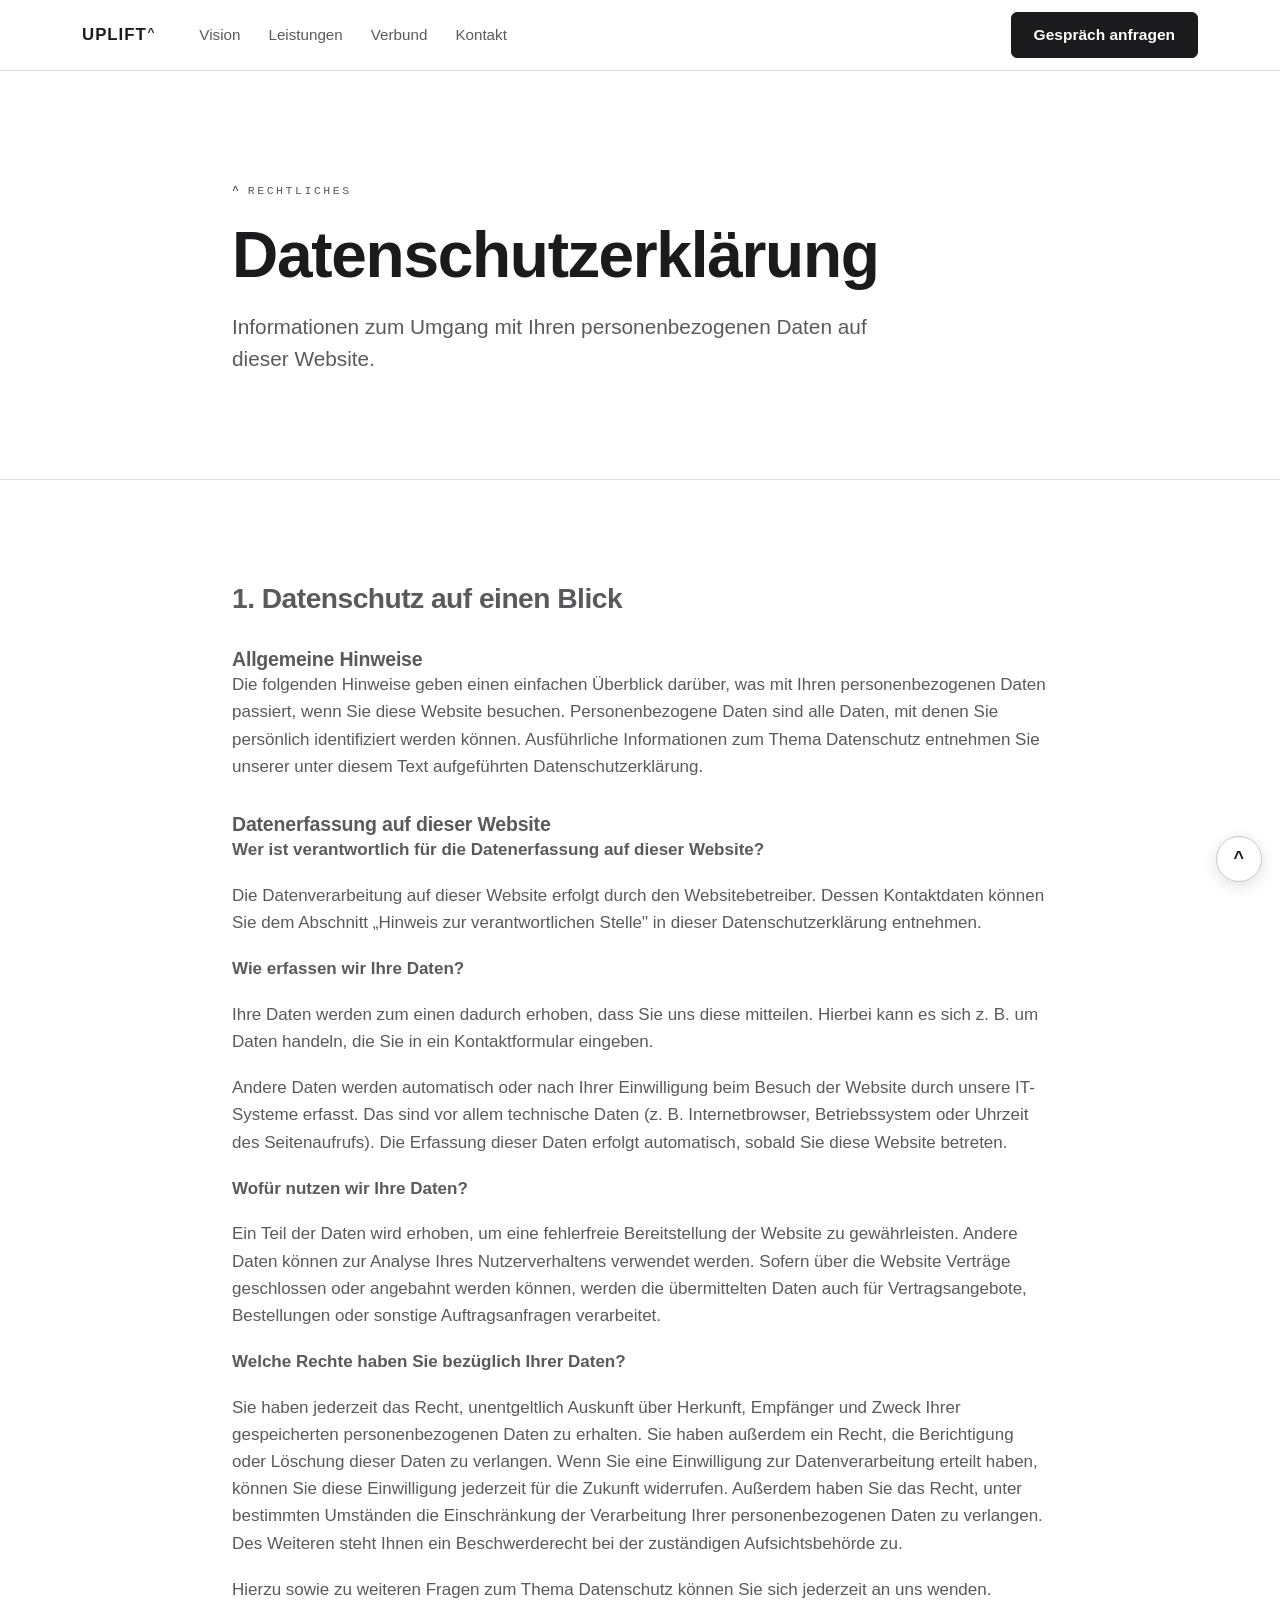
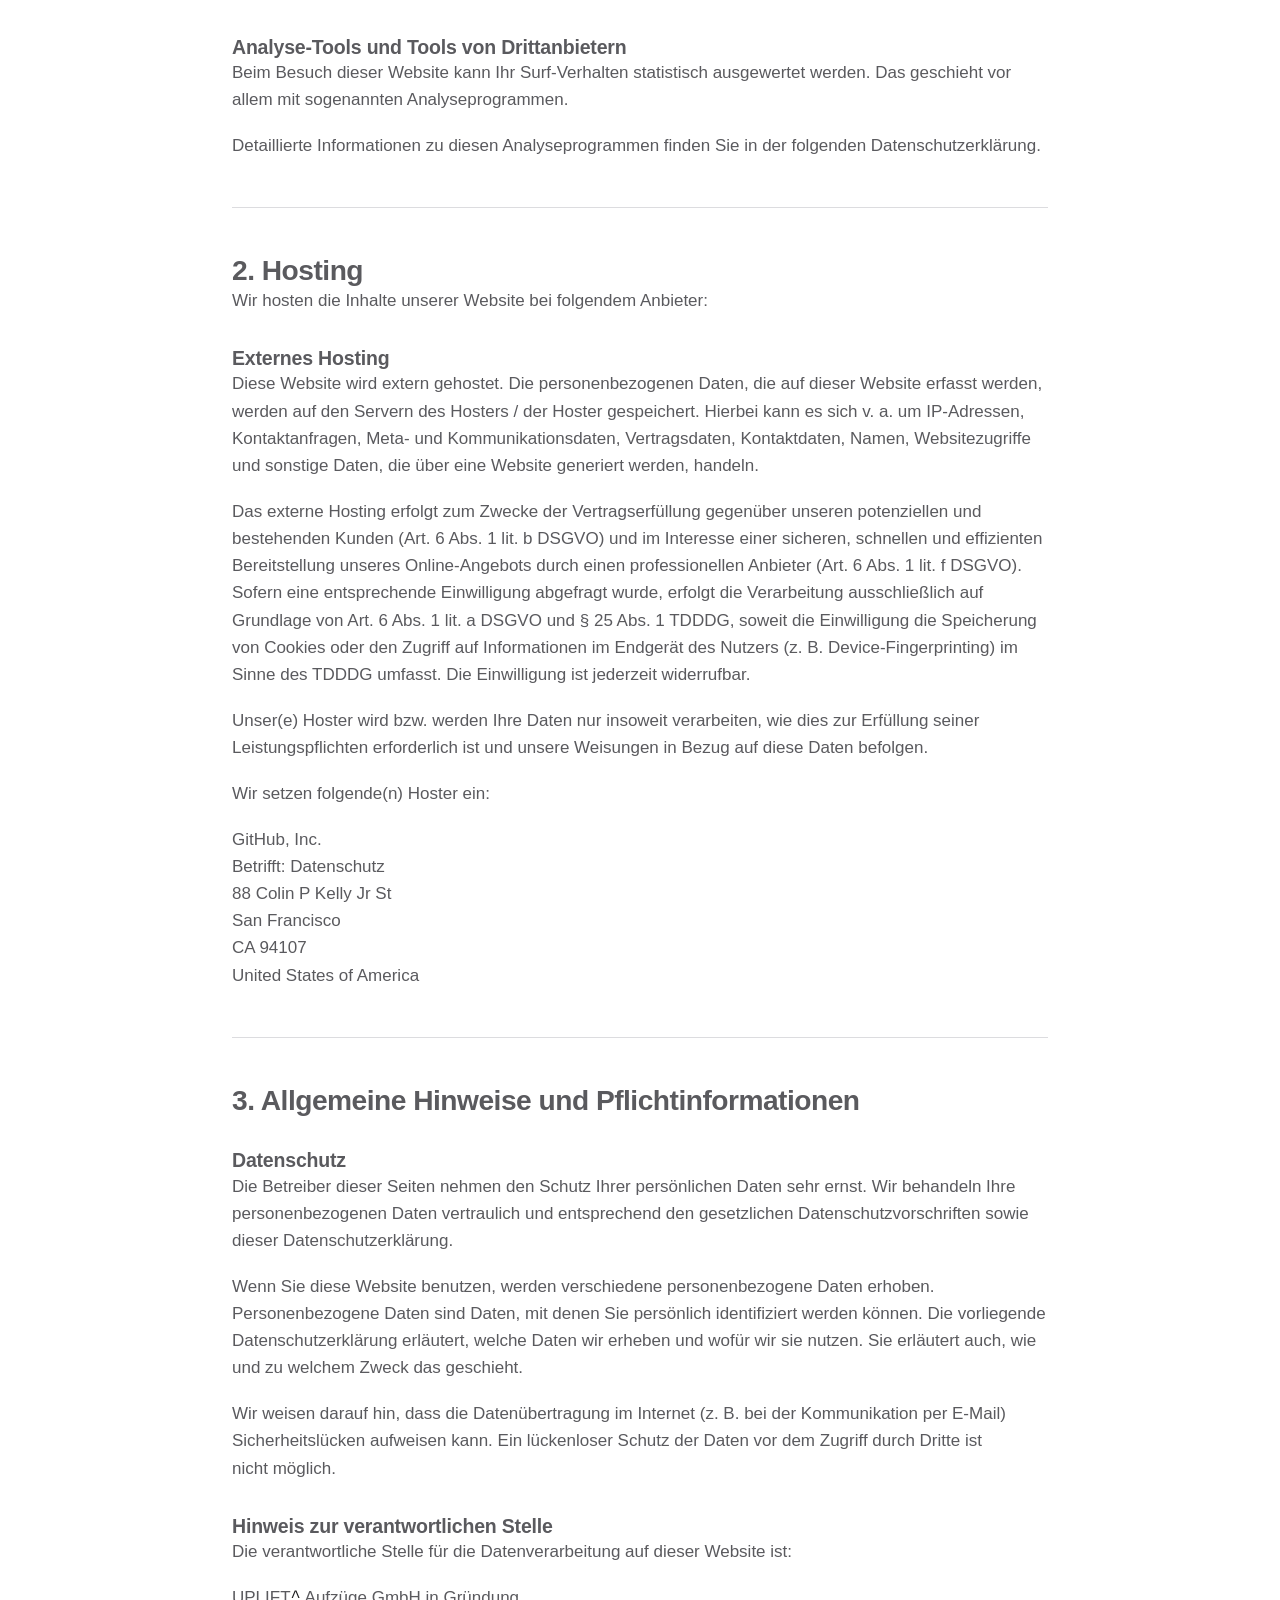
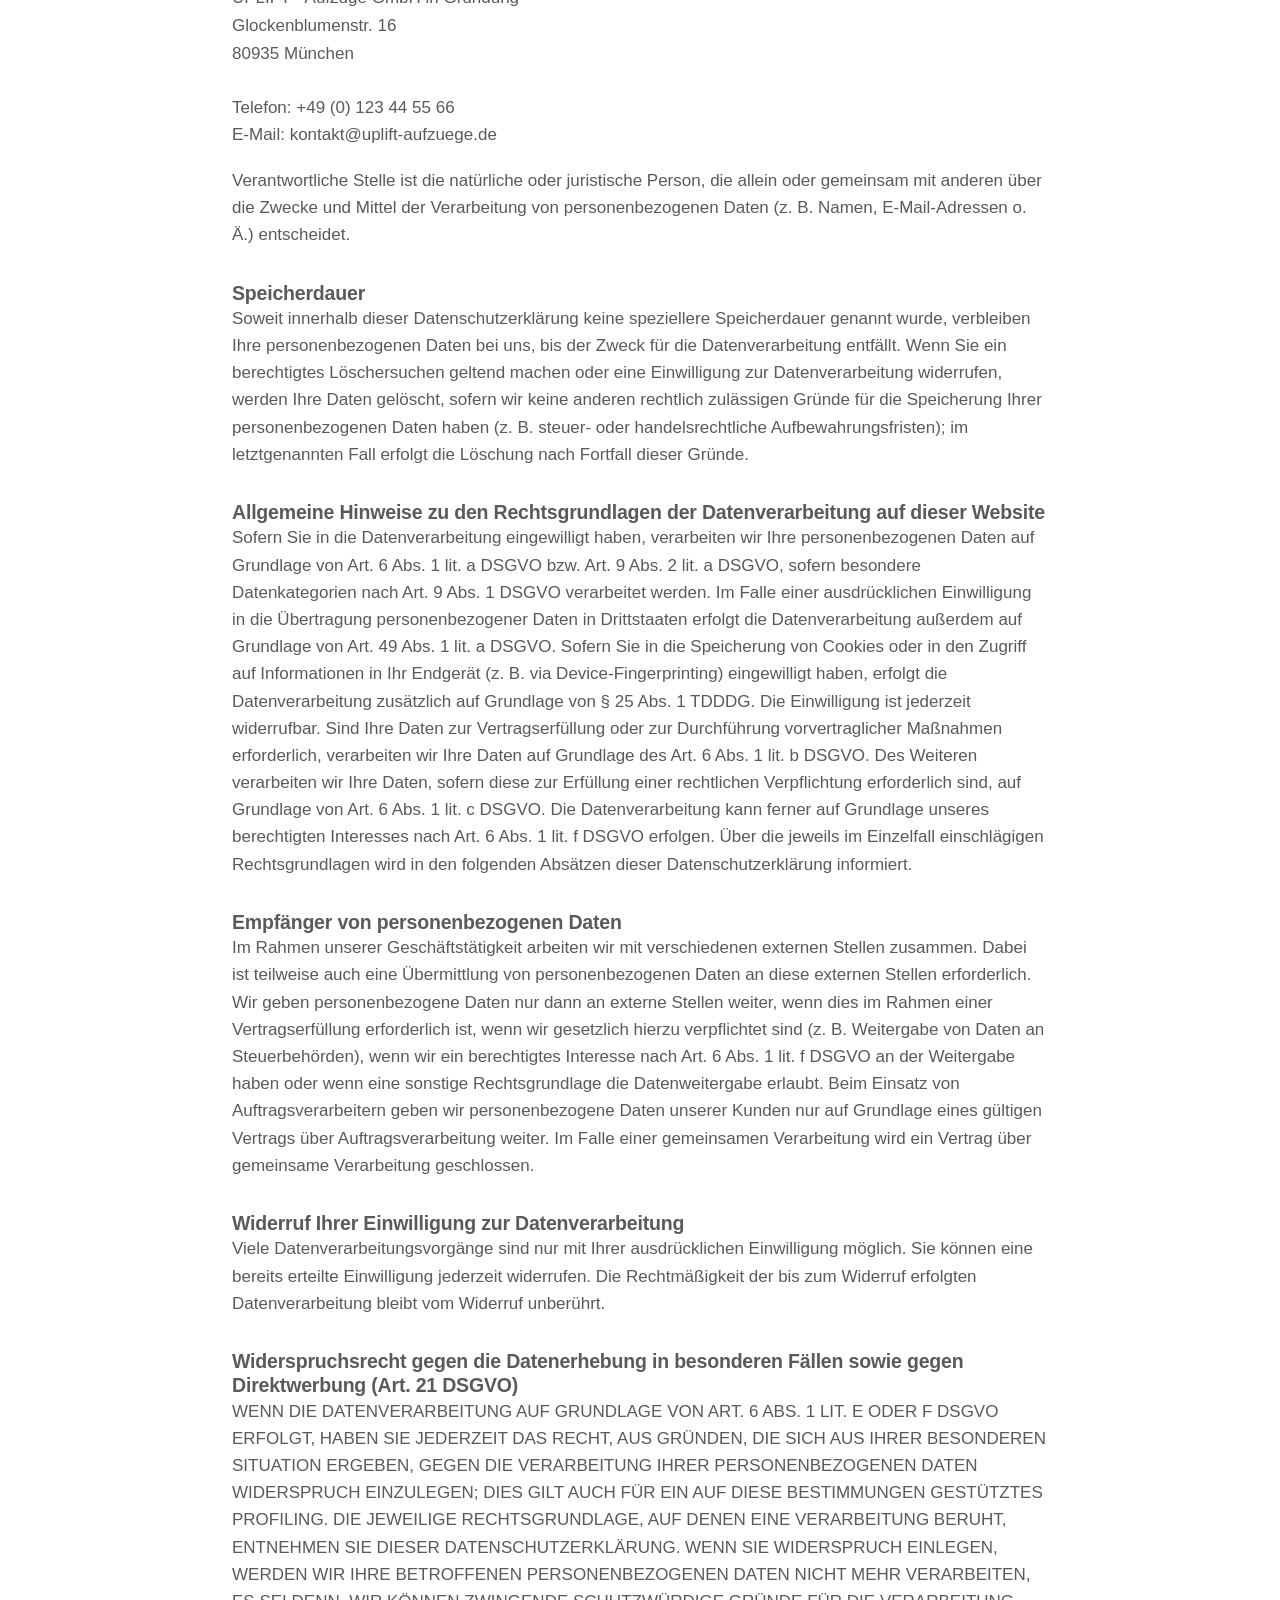
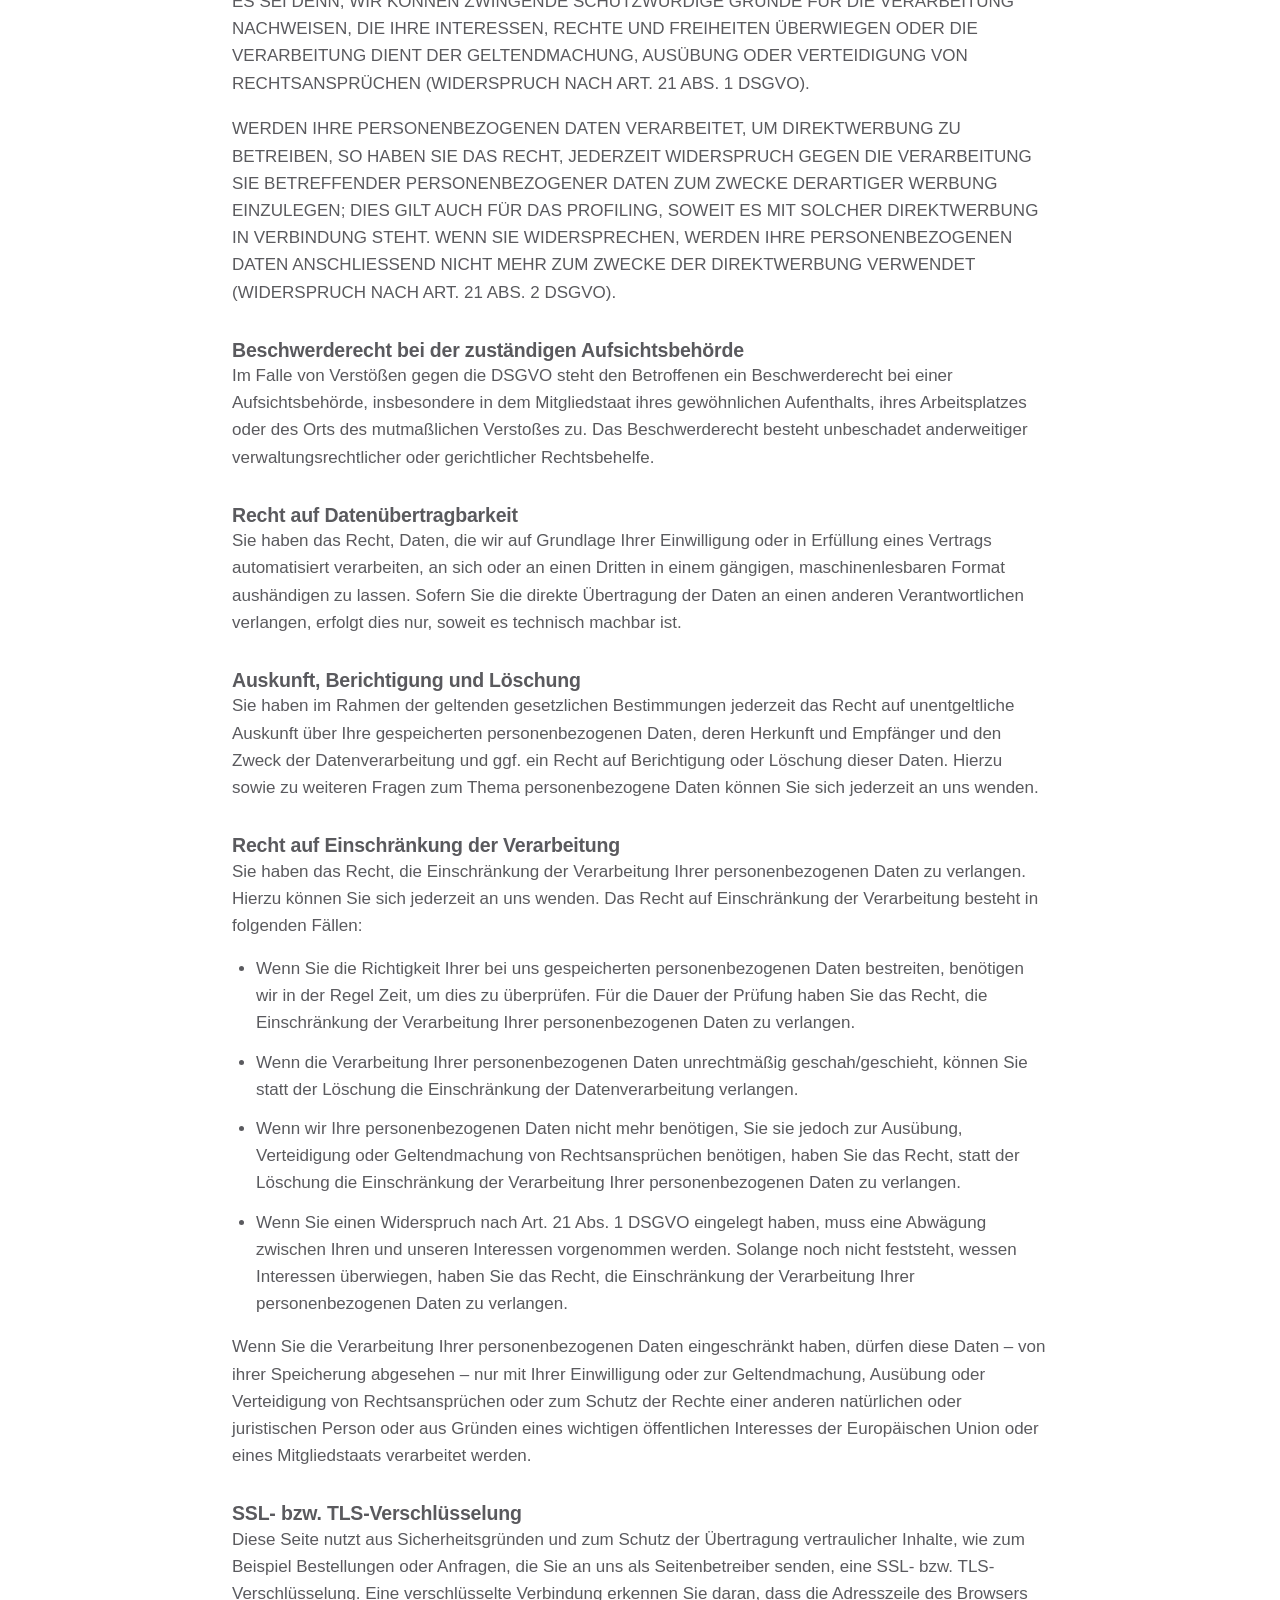
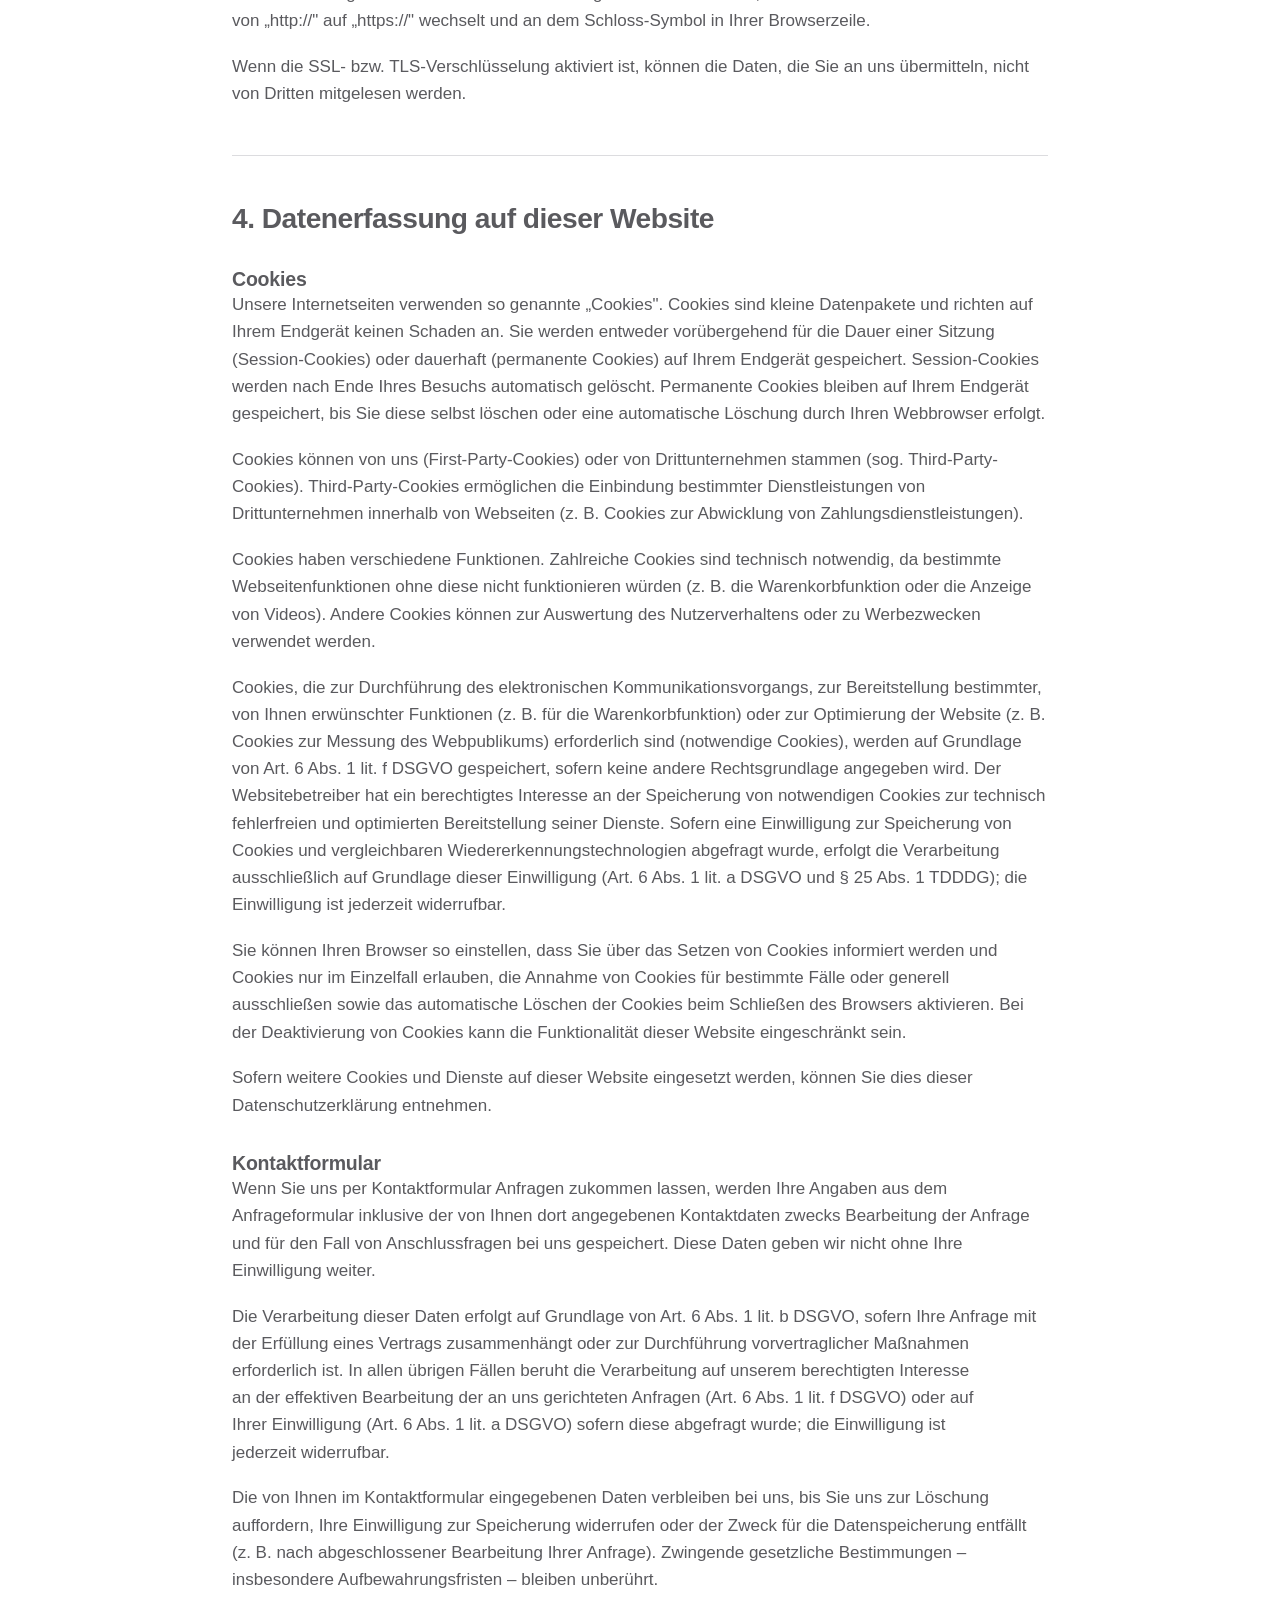
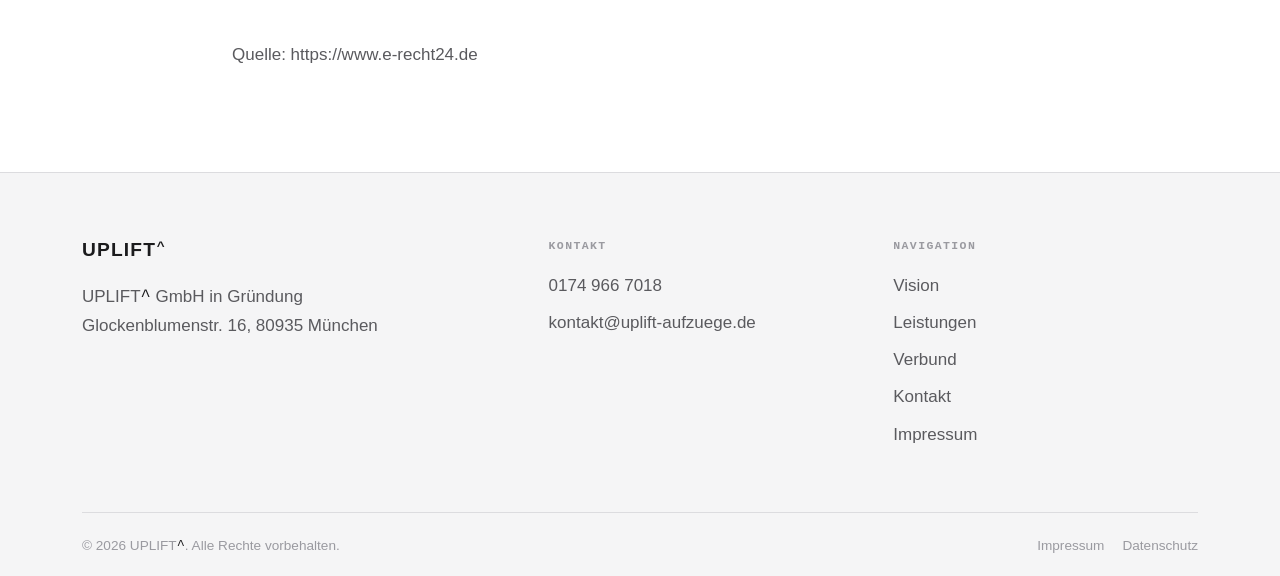
==== datenschutz.html @ e6412102 "First commit" ====
<!DOCTYPE html>
<html lang="de">
<head>
  <meta charset="UTF-8" />
  <meta name="viewport" content="width=device-width, initial-scale=1.0" />
  <title>UPLIFT^ Aufzüge · Datenschutz</title>
  <link rel="icon" href="data:image/svg+xml,<svg xmlns='http://www.w3.org/2000/svg' viewBox='0 0 100 100'><text y='.9em' font-size='90'>🛗</text></svg>" />
  <link rel="stylesheet" href="styles.css" />
  <script>
    (function () {
      try {
        var t = JSON.parse(localStorage.getItem("uplift-tweaks") || "{}");
        var r = document.documentElement;
        if (t.accent && t.accent !== "none") r.setAttribute("data-accent", t.accent);
        if (t.char && t.char !== "grotesk")  r.setAttribute("data-char", t.char);
        if (t.theme && t.theme !== "light")  r.setAttribute("data-theme", t.theme);
        if (t.density) r.setAttribute("data-density", t.density);
        if (t.wire)    r.setAttribute("data-wire", t.wire);
        if (t.radius != null) r.style.setProperty("--radius", t.radius + "px");
      } catch (e) {}
    })();
  </script>
</head>
<body>

  <!-- ============ NAVIGATION ============ -->
  <header class="nav">
    <div class="container nav__inner">
      <a href="index.html" class="wm" aria-label="UPLIFT, zur Startseite">UPLIFT<span class="caret">^</span></a>
      <nav class="nav__links">
        <a href="index.html#vision">Vision</a>
        <a href="index.html#leistungen">Leistungen</a>
        <a href="index.html#verbund">Verbund</a>
        <a href="gespraech.html">Kontakt</a>
      </nav>
      <div class="nav__cta">
        <a href="gespraech.html" class="btn">Gespräch anfragen</a>
      </div>
    </div>
  </header>

  <main data-screen-label="Datenschutzerklärung">

    <!-- ============ HEADER ============ -->
    <section class="section" data-screen-label="Header">
      <div class="container" style="max-width: 880px;">
        <p class="eyebrow"><span class="caret-mark">^</span> Rechtliches</p>
        <h1 class="h1">Datenschutz&shy;erklärung</h1>
        <p class="lead" style="margin-top:22px; max-width: 640px;">Informationen zum Umgang mit Ihren personenbezogenen Daten auf dieser Website.</p>
      </div>
    </section>

    <hr class="divider" />

    <!-- ============ INHALT ============ -->
    <section class="section" data-screen-label="Datenschutz Inhalt">
      <div class="container" style="max-width: 880px;">
        <div class="prose">

          <!-- 1 -->
          <h2 class="h2" style="font-size: clamp(1.4rem, 2.2vw, 1.9rem);">1. Datenschutz auf einen Blick</h2>

          <h3 class="h3" style="margin-top: 32px;">Allgemeine Hinweise</h3>
          <p>Die folgenden Hinweise geben einen einfachen Überblick darüber, was mit Ihren personenbezogenen Daten passiert, wenn Sie diese Website besuchen. Personenbezogene Daten sind alle Daten, mit denen Sie persönlich identifiziert werden können. Ausführliche Informationen zum Thema Datenschutz entnehmen Sie unserer unter diesem Text aufgeführten Datenschutzerklärung.</p>

          <h3 class="h3" style="margin-top: 32px;">Datenerfassung auf dieser Website</h3>

          <p><strong>Wer ist verantwortlich für die Datenerfassung auf dieser Website?</strong></p>
          <p>Die Datenverarbeitung auf dieser Website erfolgt durch den Websitebetreiber. Dessen Kontaktdaten können Sie dem Abschnitt „Hinweis zur verantwortlichen Stelle" in dieser Datenschutzerklärung entnehmen.</p>

          <p><strong>Wie erfassen wir Ihre Daten?</strong></p>
          <p>Ihre Daten werden zum einen dadurch erhoben, dass Sie uns diese mitteilen. Hierbei kann es sich z. B. um Daten handeln, die Sie in ein Kontaktformular eingeben.</p>
          <p>Andere Daten werden automatisch oder nach Ihrer Einwilligung beim Besuch der Website durch unsere IT-Systeme erfasst. Das sind vor allem technische Daten (z. B. Internetbrowser, Betriebssystem oder Uhrzeit des Seitenaufrufs). Die Erfassung dieser Daten erfolgt automatisch, sobald Sie diese Website betreten.</p>

          <p><strong>Wofür nutzen wir Ihre Daten?</strong></p>
          <p>Ein Teil der Daten wird erhoben, um eine fehlerfreie Bereitstellung der Website zu gewährleisten. Andere Daten können zur Analyse Ihres Nutzerverhaltens verwendet werden. Sofern über die Website Verträge geschlossen oder angebahnt werden können, werden die übermittelten Daten auch für Vertragsangebote, Bestellungen oder sonstige Auftragsanfragen verarbeitet.</p>

          <p><strong>Welche Rechte haben Sie bezüglich Ihrer Daten?</strong></p>
          <p>Sie haben jederzeit das Recht, unentgeltlich Auskunft über Herkunft, Empfänger und Zweck Ihrer gespeicherten personenbezogenen Daten zu erhalten. Sie haben außerdem ein Recht, die Berichtigung oder Löschung dieser Daten zu verlangen. Wenn Sie eine Einwilligung zur Datenverarbeitung erteilt haben, können Sie diese Einwilligung jederzeit für die Zukunft widerrufen. Außerdem haben Sie das Recht, unter bestimmten Umständen die Einschränkung der Verarbeitung Ihrer personenbezogenen Daten zu verlangen. Des Weiteren steht Ihnen ein Beschwerderecht bei der zuständigen Aufsichtsbehörde zu.</p>
          <p>Hierzu sowie zu weiteren Fragen zum Thema Datenschutz können Sie sich jederzeit an uns wenden.</p>

          <h3 class="h3" style="margin-top: 32px;">Analyse-Tools und Tools von Drittanbietern</h3>
          <p>Beim Besuch dieser Website kann Ihr Surf-Verhalten statistisch ausgewertet werden. Das geschieht vor allem mit sogenannten Analyseprogrammen.</p>
          <p>Detaillierte Informationen zu diesen Analyseprogrammen finden Sie in der folgenden Datenschutzerklärung.</p>

          <hr class="divider" style="margin: 48px 0;" />

          <!-- 2 -->
          <h2 class="h2" style="font-size: clamp(1.4rem, 2.2vw, 1.9rem);">2. Hosting</h2>
          <p>Wir hosten die Inhalte unserer Website bei folgendem Anbieter:</p>

          <h3 class="h3" style="margin-top: 32px;">Externes Hosting</h3>
          <p>Diese Website wird extern gehostet. Die personenbezogenen Daten, die auf dieser Website erfasst werden, werden auf den Servern des Hosters / der Hoster gespeichert. Hierbei kann es sich v. a. um IP-Adressen, Kontaktanfragen, Meta- und Kommunikationsdaten, Vertragsdaten, Kontaktdaten, Namen, Websitezugriffe und sonstige Daten, die über eine Website generiert werden, handeln.</p>
          <p>Das externe Hosting erfolgt zum Zwecke der Vertragserfüllung gegenüber unseren potenziellen und bestehenden Kunden (Art. 6 Abs. 1 lit. b DSGVO) und im Interesse einer sicheren, schnellen und effizienten Bereitstellung unseres Online-Angebots durch einen professionellen Anbieter (Art. 6 Abs. 1 lit. f DSGVO). Sofern eine entsprechende Einwilligung abgefragt wurde, erfolgt die Verarbeitung ausschließlich auf Grundlage von Art. 6 Abs. 1 lit. a DSGVO und § 25 Abs. 1 TDDDG, soweit die Einwilligung die Speicherung von Cookies oder den Zugriff auf Informationen im Endgerät des Nutzers (z. B. Device-Fingerprinting) im Sinne des TDDDG umfasst. Die Einwilligung ist jederzeit widerrufbar.</p>
          <p>Unser(e) Hoster wird bzw. werden Ihre Daten nur insoweit verarbeiten, wie dies zur Erfüllung seiner Leistungspflichten erforderlich ist und unsere Weisungen in Bezug auf diese Daten befolgen.</p>
          <p>Wir setzen folgende(n) Hoster ein:</p>
          <p>
            GitHub, Inc.<br />
            Betrifft: Datenschutz<br />
            88 Colin P Kelly Jr St<br />
            San Francisco<br />
            CA 94107<br />
            United States of America
          </p>

          <hr class="divider" style="margin: 48px 0;" />

          <!-- 3 -->
          <h2 class="h2" style="font-size: clamp(1.4rem, 2.2vw, 1.9rem);">3. Allgemeine Hinweise und Pflichtinformationen</h2>

          <h3 class="h3" style="margin-top: 32px;">Datenschutz</h3>
          <p>Die Betreiber dieser Seiten nehmen den Schutz Ihrer persönlichen Daten sehr ernst. Wir behandeln Ihre personenbezogenen Daten vertraulich und entsprechend den gesetzlichen Datenschutzvorschriften sowie dieser Datenschutzerklärung.</p>
          <p>Wenn Sie diese Website benutzen, werden verschiedene personenbezogene Daten erhoben. Personenbezogene Daten sind Daten, mit denen Sie persönlich identifiziert werden können. Die vorliegende Datenschutzerklärung erläutert, welche Daten wir erheben und wofür wir sie nutzen. Sie erläutert auch, wie und zu welchem Zweck das geschieht.</p>
          <p>Wir weisen darauf hin, dass die Datenübertragung im Internet (z. B. bei der Kommunikation per E-Mail) Sicherheitslücken aufweisen kann. Ein lückenloser Schutz der Daten vor dem Zugriff durch Dritte ist nicht möglich.</p>

          <h3 class="h3" style="margin-top: 32px;">Hinweis zur verantwortlichen Stelle</h3>
          <p>Die verantwortliche Stelle für die Datenverarbeitung auf dieser Website ist:</p>
          <p>
            UPLIFT<span class="caret-mark">^</span> Aufzüge GmbH in Gründung<br />
            Glockenblumenstr. 16<br />
            80935 München<br />
            <br />
            Telefon: +49 (0) 123 44 55 66<br />
            E-Mail: <a href="mailto:kontakt@uplift-aufzuege.de">kontakt@uplift-aufzuege.de</a>
          </p>
          <p>Verantwortliche Stelle ist die natürliche oder juristische Person, die allein oder gemeinsam mit anderen über die Zwecke und Mittel der Verarbeitung von personenbezogenen Daten (z. B. Namen, E-Mail-Adressen o. Ä.) entscheidet.</p>

          <h3 class="h3" style="margin-top: 32px;">Speicherdauer</h3>
          <p>Soweit innerhalb dieser Datenschutzerklärung keine speziellere Speicherdauer genannt wurde, verbleiben Ihre personenbezogenen Daten bei uns, bis der Zweck für die Datenverarbeitung entfällt. Wenn Sie ein berechtigtes Löschersuchen geltend machen oder eine Einwilligung zur Datenverarbeitung widerrufen, werden Ihre Daten gelöscht, sofern wir keine anderen rechtlich zulässigen Gründe für die Speicherung Ihrer personenbezogenen Daten haben (z. B. steuer- oder handelsrechtliche Aufbewahrungsfristen); im letztgenannten Fall erfolgt die Löschung nach Fortfall dieser Gründe.</p>

          <h3 class="h3" style="margin-top: 32px;">Allgemeine Hinweise zu den Rechtsgrundlagen der Datenverarbeitung auf dieser Website</h3>
          <p>Sofern Sie in die Datenverarbeitung eingewilligt haben, verarbeiten wir Ihre personenbezogenen Daten auf Grundlage von Art. 6 Abs. 1 lit. a DSGVO bzw. Art. 9 Abs. 2 lit. a DSGVO, sofern besondere Datenkategorien nach Art. 9 Abs. 1 DSGVO verarbeitet werden. Im Falle einer ausdrücklichen Einwilligung in die Übertragung personenbezogener Daten in Drittstaaten erfolgt die Datenverarbeitung außerdem auf Grundlage von Art. 49 Abs. 1 lit. a DSGVO. Sofern Sie in die Speicherung von Cookies oder in den Zugriff auf Informationen in Ihr Endgerät (z. B. via Device-Fingerprinting) eingewilligt haben, erfolgt die Datenverarbeitung zusätzlich auf Grundlage von § 25 Abs. 1 TDDDG. Die Einwilligung ist jederzeit widerrufbar. Sind Ihre Daten zur Vertragserfüllung oder zur Durchführung vorvertraglicher Maßnahmen erforderlich, verarbeiten wir Ihre Daten auf Grundlage des Art. 6 Abs. 1 lit. b DSGVO. Des Weiteren verarbeiten wir Ihre Daten, sofern diese zur Erfüllung einer rechtlichen Verpflichtung erforderlich sind, auf Grundlage von Art. 6 Abs. 1 lit. c DSGVO. Die Datenverarbeitung kann ferner auf Grundlage unseres berechtigten Interesses nach Art. 6 Abs. 1 lit. f DSGVO erfolgen. Über die jeweils im Einzelfall einschlägigen Rechtsgrundlagen wird in den folgenden Absätzen dieser Datenschutzerklärung informiert.</p>

          <h3 class="h3" style="margin-top: 32px;">Empfänger von personenbezogenen Daten</h3>
          <p>Im Rahmen unserer Geschäftstätigkeit arbeiten wir mit verschiedenen externen Stellen zusammen. Dabei ist teilweise auch eine Übermittlung von personenbezogenen Daten an diese externen Stellen erforderlich. Wir geben personenbezogene Daten nur dann an externe Stellen weiter, wenn dies im Rahmen einer Vertragserfüllung erforderlich ist, wenn wir gesetzlich hierzu verpflichtet sind (z. B. Weitergabe von Daten an Steuerbehörden), wenn wir ein berechtigtes Interesse nach Art. 6 Abs. 1 lit. f DSGVO an der Weitergabe haben oder wenn eine sonstige Rechtsgrundlage die Datenweitergabe erlaubt. Beim Einsatz von Auftragsverarbeitern geben wir personenbezogene Daten unserer Kunden nur auf Grundlage eines gültigen Vertrags über Auftragsverarbeitung weiter. Im Falle einer gemeinsamen Verarbeitung wird ein Vertrag über gemeinsame Verarbeitung geschlossen.</p>

          <h3 class="h3" style="margin-top: 32px;">Widerruf Ihrer Einwilligung zur Datenverarbeitung</h3>
          <p>Viele Datenverarbeitungsvorgänge sind nur mit Ihrer ausdrücklichen Einwilligung möglich. Sie können eine bereits erteilte Einwilligung jederzeit widerrufen. Die Rechtmäßigkeit der bis zum Widerruf erfolgten Datenverarbeitung bleibt vom Widerruf unberührt.</p>

          <h3 class="h3" style="margin-top: 32px;">Widerspruchsrecht gegen die Datenerhebung in besonderen Fällen sowie gegen Direktwerbung (Art. 21 DSGVO)</h3>
          <p>WENN DIE DATENVERARBEITUNG AUF GRUNDLAGE VON ART. 6 ABS. 1 LIT. E ODER F DSGVO ERFOLGT, HABEN SIE JEDERZEIT DAS RECHT, AUS GRÜNDEN, DIE SICH AUS IHRER BESONDEREN SITUATION ERGEBEN, GEGEN DIE VERARBEITUNG IHRER PERSONENBEZOGENEN DATEN WIDERSPRUCH EINZULEGEN; DIES GILT AUCH FÜR EIN AUF DIESE BESTIMMUNGEN GESTÜTZTES PROFILING. DIE JEWEILIGE RECHTSGRUNDLAGE, AUF DENEN EINE VERARBEITUNG BERUHT, ENTNEHMEN SIE DIESER DATENSCHUTZERKLÄRUNG. WENN SIE WIDERSPRUCH EINLEGEN, WERDEN WIR IHRE BETROFFENEN PERSONENBEZOGENEN DATEN NICHT MEHR VERARBEITEN, ES SEI DENN, WIR KÖNNEN ZWINGENDE SCHUTZWÜRDIGE GRÜNDE FÜR DIE VERARBEITUNG NACHWEISEN, DIE IHRE INTERESSEN, RECHTE UND FREIHEITEN ÜBERWIEGEN ODER DIE VERARBEITUNG DIENT DER GELTENDMACHUNG, AUSÜBUNG ODER VERTEIDIGUNG VON RECHTSANSPRÜCHEN (WIDERSPRUCH NACH ART. 21 ABS. 1 DSGVO).</p>
          <p>WERDEN IHRE PERSONENBEZOGENEN DATEN VERARBEITET, UM DIREKTWERBUNG ZU BETREIBEN, SO HABEN SIE DAS RECHT, JEDERZEIT WIDERSPRUCH GEGEN DIE VERARBEITUNG SIE BETREFFENDER PERSONENBEZOGENER DATEN ZUM ZWECKE DERARTIGER WERBUNG EINZULEGEN; DIES GILT AUCH FÜR DAS PROFILING, SOWEIT ES MIT SOLCHER DIREKTWERBUNG IN VERBINDUNG STEHT. WENN SIE WIDERSPRECHEN, WERDEN IHRE PERSONENBEZOGENEN DATEN ANSCHLIESSEND NICHT MEHR ZUM ZWECKE DER DIREKTWERBUNG VERWENDET (WIDERSPRUCH NACH ART. 21 ABS. 2 DSGVO).</p>

          <h3 class="h3" style="margin-top: 32px;">Beschwerderecht bei der zuständigen Aufsichtsbehörde</h3>
          <p>Im Falle von Verstößen gegen die DSGVO steht den Betroffenen ein Beschwerderecht bei einer Aufsichtsbehörde, insbesondere in dem Mitgliedstaat ihres gewöhnlichen Aufenthalts, ihres Arbeitsplatzes oder des Orts des mutmaßlichen Verstoßes zu. Das Beschwerderecht besteht unbeschadet anderweitiger verwaltungsrechtlicher oder gerichtlicher Rechtsbehelfe.</p>

          <h3 class="h3" style="margin-top: 32px;">Recht auf Datenübertragbarkeit</h3>
          <p>Sie haben das Recht, Daten, die wir auf Grundlage Ihrer Einwilligung oder in Erfüllung eines Vertrags automatisiert verarbeiten, an sich oder an einen Dritten in einem gängigen, maschinenlesbaren Format aushändigen zu lassen. Sofern Sie die direkte Übertragung der Daten an einen anderen Verantwortlichen verlangen, erfolgt dies nur, soweit es technisch machbar ist.</p>

          <h3 class="h3" style="margin-top: 32px;">Auskunft, Berichtigung und Löschung</h3>
          <p>Sie haben im Rahmen der geltenden gesetzlichen Bestimmungen jederzeit das Recht auf unentgeltliche Auskunft über Ihre gespeicherten personenbezogenen Daten, deren Herkunft und Empfänger und den Zweck der Datenverarbeitung und ggf. ein Recht auf Berichtigung oder Löschung dieser Daten. Hierzu sowie zu weiteren Fragen zum Thema personenbezogene Daten können Sie sich jederzeit an uns wenden.</p>

          <h3 class="h3" style="margin-top: 32px;">Recht auf Einschränkung der Verarbeitung</h3>
          <p>Sie haben das Recht, die Einschränkung der Verarbeitung Ihrer personenbezogenen Daten zu verlangen. Hierzu können Sie sich jederzeit an uns wenden. Das Recht auf Einschränkung der Verarbeitung besteht in folgenden Fällen:</p>
          <ul style="margin: 16px 0; padding-left: 24px; display: flex; flex-direction: column; gap: 12px;">
            <li>Wenn Sie die Richtigkeit Ihrer bei uns gespeicherten personenbezogenen Daten bestreiten, benötigen wir in der Regel Zeit, um dies zu überprüfen. Für die Dauer der Prüfung haben Sie das Recht, die Einschränkung der Verarbeitung Ihrer personenbezogenen Daten zu verlangen.</li>
            <li>Wenn die Verarbeitung Ihrer personenbezogenen Daten unrechtmäßig geschah/geschieht, können Sie statt der Löschung die Einschränkung der Datenverarbeitung verlangen.</li>
            <li>Wenn wir Ihre personenbezogenen Daten nicht mehr benötigen, Sie sie jedoch zur Ausübung, Verteidigung oder Geltendmachung von Rechtsansprüchen benötigen, haben Sie das Recht, statt der Löschung die Einschränkung der Verarbeitung Ihrer personenbezogenen Daten zu verlangen.</li>
            <li>Wenn Sie einen Widerspruch nach Art. 21 Abs. 1 DSGVO eingelegt haben, muss eine Abwägung zwischen Ihren und unseren Interessen vorgenommen werden. Solange noch nicht feststeht, wessen Interessen überwiegen, haben Sie das Recht, die Einschränkung der Verarbeitung Ihrer personenbezogenen Daten zu verlangen.</li>
          </ul>
          <p>Wenn Sie die Verarbeitung Ihrer personenbezogenen Daten eingeschränkt haben, dürfen diese Daten – von ihrer Speicherung abgesehen – nur mit Ihrer Einwilligung oder zur Geltendmachung, Ausübung oder Verteidigung von Rechtsansprüchen oder zum Schutz der Rechte einer anderen natürlichen oder juristischen Person oder aus Gründen eines wichtigen öffentlichen Interesses der Europäischen Union oder eines Mitgliedstaats verarbeitet werden.</p>

          <h3 class="h3" style="margin-top: 32px;">SSL- bzw. TLS-Verschlüsselung</h3>
          <p>Diese Seite nutzt aus Sicherheitsgründen und zum Schutz der Übertragung vertraulicher Inhalte, wie zum Beispiel Bestellungen oder Anfragen, die Sie an uns als Seitenbetreiber senden, eine SSL- bzw. TLS-Verschlüsselung. Eine verschlüsselte Verbindung erkennen Sie daran, dass die Adresszeile des Browsers von „http://" auf „https://" wechselt und an dem Schloss-Symbol in Ihrer Browserzeile.</p>
          <p>Wenn die SSL- bzw. TLS-Verschlüsselung aktiviert ist, können die Daten, die Sie an uns übermitteln, nicht von Dritten mitgelesen werden.</p>

          <hr class="divider" style="margin: 48px 0;" />

          <!-- 4 -->
          <h2 class="h2" style="font-size: clamp(1.4rem, 2.2vw, 1.9rem);">4. Datenerfassung auf dieser Website</h2>

          <h3 class="h3" style="margin-top: 32px;">Cookies</h3>
          <p>Unsere Internetseiten verwenden so genannte „Cookies". Cookies sind kleine Datenpakete und richten auf Ihrem Endgerät keinen Schaden an. Sie werden entweder vorübergehend für die Dauer einer Sitzung (Session-Cookies) oder dauerhaft (permanente Cookies) auf Ihrem Endgerät gespeichert. Session-Cookies werden nach Ende Ihres Besuchs automatisch gelöscht. Permanente Cookies bleiben auf Ihrem Endgerät gespeichert, bis Sie diese selbst löschen oder eine automatische Löschung durch Ihren Webbrowser erfolgt.</p>
          <p>Cookies können von uns (First-Party-Cookies) oder von Drittunternehmen stammen (sog. Third-Party-Cookies). Third-Party-Cookies ermöglichen die Einbindung bestimmter Dienstleistungen von Drittunternehmen innerhalb von Webseiten (z. B. Cookies zur Abwicklung von Zahlungsdienstleistungen).</p>
          <p>Cookies haben verschiedene Funktionen. Zahlreiche Cookies sind technisch notwendig, da bestimmte Webseitenfunktionen ohne diese nicht funktionieren würden (z. B. die Warenkorbfunktion oder die Anzeige von Videos). Andere Cookies können zur Auswertung des Nutzerverhaltens oder zu Werbezwecken verwendet werden.</p>
          <p>Cookies, die zur Durchführung des elektronischen Kommunikationsvorgangs, zur Bereitstellung bestimmter, von Ihnen erwünschter Funktionen (z. B. für die Warenkorbfunktion) oder zur Optimierung der Website (z. B. Cookies zur Messung des Webpublikums) erforderlich sind (notwendige Cookies), werden auf Grundlage von Art. 6 Abs. 1 lit. f DSGVO gespeichert, sofern keine andere Rechtsgrundlage angegeben wird. Der Websitebetreiber hat ein berechtigtes Interesse an der Speicherung von notwendigen Cookies zur technisch fehlerfreien und optimierten Bereitstellung seiner Dienste. Sofern eine Einwilligung zur Speicherung von Cookies und vergleichbaren Wiedererkennungstechnologien abgefragt wurde, erfolgt die Verarbeitung ausschließlich auf Grundlage dieser Einwilligung (Art. 6 Abs. 1 lit. a DSGVO und § 25 Abs. 1 TDDDG); die Einwilligung ist jederzeit widerrufbar.</p>
          <p>Sie können Ihren Browser so einstellen, dass Sie über das Setzen von Cookies informiert werden und Cookies nur im Einzelfall erlauben, die Annahme von Cookies für bestimmte Fälle oder generell ausschließen sowie das automatische Löschen der Cookies beim Schließen des Browsers aktivieren. Bei der Deaktivierung von Cookies kann die Funktionalität dieser Website eingeschränkt sein.</p>
          <p>Sofern weitere Cookies und Dienste auf dieser Website eingesetzt werden, können Sie dies dieser Datenschutzerklärung entnehmen.</p>

          <h3 class="h3" style="margin-top: 32px;">Kontaktformular</h3>
          <p>Wenn Sie uns per Kontaktformular Anfragen zukommen lassen, werden Ihre Angaben aus dem Anfrageformular inklusive der von Ihnen dort angegebenen Kontaktdaten zwecks Bearbeitung der Anfrage und für den Fall von Anschlussfragen bei uns gespeichert. Diese Daten geben wir nicht ohne Ihre Einwilligung weiter.</p>
          <p>Die Verarbeitung dieser Daten erfolgt auf Grundlage von Art. 6 Abs. 1 lit. b DSGVO, sofern Ihre Anfrage mit der Erfüllung eines Vertrags zusammenhängt oder zur Durchführung vorvertraglicher Maßnahmen erforderlich ist. In allen übrigen Fällen beruht die Verarbeitung auf unserem berechtigten Interesse an der effektiven Bearbeitung der an uns gerichteten Anfragen (Art. 6 Abs. 1 lit. f DSGVO) oder auf Ihrer Einwilligung (Art. 6 Abs. 1 lit. a DSGVO) sofern diese abgefragt wurde; die Einwilligung ist jederzeit widerrufbar.</p>
          <p>Die von Ihnen im Kontaktformular eingegebenen Daten verbleiben bei uns, bis Sie uns zur Löschung auffordern, Ihre Einwilligung zur Speicherung widerrufen oder der Zweck für die Datenspeicherung entfällt (z. B. nach abgeschlossener Bearbeitung Ihrer Anfrage). Zwingende gesetzliche Bestimmungen – insbesondere Aufbewahrungsfristen – bleiben unberührt.</p>

          <p class="muted" style="margin-top: 48px;">
            Quelle: <a href="https://www.e-recht24.de" target="_blank" rel="noopener noreferrer">https://www.e-recht24.de</a>
          </p>

        </div>
      </div>
    </section>

  </main>

  <!-- ============ FOOTER ============ -->
  <footer class="footer" data-screen-label="Footer">
    <div class="container">
      <div class="footer__grid">
        <div>
          <a href="index.html" class="wm" style="font-size:1.2rem;">UPLIFT<span class="caret">^</span></a>
          <address style="margin-top:18px;">
            UPLIFT<span class="caret-mark">^</span> GmbH in Gründung<br />
            Glockenblumenstr. 16, 80935 München
          </address>
        </div>
        <div>
          <h4>Kontakt</h4>
          <div class="footer__links">
            <a href="tel:+491749667018">0174 966 7018</a>
            <a href="mailto:kontakt@uplift-aufzuege.de">kontakt@uplift-aufzuege.de</a>
          </div>
        </div>
        <div>
          <h4>Navigation</h4>
          <nav class="footer__links">
            <a href="index.html#vision">Vision</a>
            <a href="index.html#leistungen">Leistungen</a>
            <a href="index.html#verbund">Verbund</a>
            <a href="gespraech.html">Kontakt</a>
            <a href="impressum.html">Impressum</a>
          </nav>
        </div>
      </div>
      <div class="footer__bottom">
        <span>© 2026 UPLIFT<span class="caret-mark">^</span>. Alle Rechte vorbehalten.</span>
        <nav>
          <a href="impressum.html">Impressum</a>
          <a href="datenschutz.html">Datenschutz</a>
        </nav>
      </div>
    </div>
  </footer>

  <script src="tweaks.js"></script>
</body>
</html>
---- styles.css ----
/* ============================================================
   UPLIFT^  ·  Wireframe / Mid-Fi
   Alles über Tokens gesteuert — später leicht ein
   Design-System "drüberstülpen": einfach :root überschreiben.
   ============================================================ */

:root {
  /* — Farbe (Graustufen, neutral) — */
  --bg:        #ffffff;
  --surface:   #f5f5f6;
  --surface-2: #ececee;
  --ink:       #1b1b1d;
  --ink-2:     #5a5a5e;
  --ink-3:     #9a9aa0;
  --line:      #dcdcdf;
  --line-2:    #c8c8cc;
  --band:      #1b1b1d;   /* dunkle CTA-/Footer-Bänder */
  --band-ink:  #f4f4f5;

  /* — Akzent — default = Tinte (reines S/W). Tweak überschreibt. — */
  /* --accent-ink folgt dem Hintergrund, damit S/W-Buttons mit dem
     Theme korrekt invertieren (Tinte-Fläche → bg-farbene Schrift). */
  --accent:     var(--ink);
  --accent-ink: var(--bg);

  /* — Form — */
  --radius: 6px;

  /* — Typografie — */
  --font: "Helvetica Neue", Helvetica, Arial, "Segoe UI", Roboto, sans-serif;
  --font-head: var(--font);   /* Charakter-Tweak überschreibt Headline-Font */
  --mono: "SFMono-Regular", ui-monospace, "Cascadia Mono", Menlo, Consolas, monospace;

  /* — Rhythmus / Abstände — */
  --section-pad: 104px;
  --gap: 28px;
  --maxw: 1180px;
  --gutter: 32px;
}

/* Dichte-Tweak */
html[data-density="compact"] { --section-pad: 68px; --gap: 22px; }
html[data-density="airy"]    { --section-pad: 140px; --gap: 36px; }

/* Akzent-Tweaks (gleiche Lightness/Chroma, nur Hue variiert) */
html[data-accent="blue"]   { --accent: oklch(0.55 0.16 255); --accent-ink: #fff; }
html[data-accent="green"]  { --accent: oklch(0.55 0.13 155); --accent-ink: #fff; }
html[data-accent="orange"] { --accent: oklch(0.62 0.15  45); --accent-ink: #fff; }

/* ============================================================
   EXPRESSIVE TWEAKS — formen das Gefühl, nicht einzelne Pixel
   ============================================================ */

/* — Charakter / Schriftbild — */
/* Editorial: Serifen-Headlines, ruhiger, redaktioneller Ton */
html[data-char="editorial"] { --font-head: Georgia, "Iowan Old Style", "Times New Roman", serif; }
html[data-char="editorial"] .h1,
html[data-char="editorial"] .h2,
html[data-char="editorial"] .h3 { font-weight: 600; letter-spacing: -0.005em; }
html[data-char="editorial"] .quote__text { font-style: italic; font-weight: 500; }

/* Industrie: technisch, versal, kompakt, schwer */
html[data-char="industrie"] .h1,
html[data-char="industrie"] .h2 {
  text-transform: uppercase;
  letter-spacing: 0.005em;
  font-weight: 800;
  line-height: 1.0;
}
html[data-char="industrie"] .h3 { text-transform: uppercase; letter-spacing: 0.02em; }
html[data-char="industrie"] .eyebrow { color: var(--accent); }
html[data-char="industrie"] .card,
html[data-char="industrie"] .contact-direct { border-width: 2px; }

/* — Tonalität / Theme — komplette Token-Inversion — */
html[data-theme="dark"] {
  --bg:        #141416;
  --surface:   #1f1f22;
  --surface-2: #2a2a2e;
  --ink:       #f3f3f4;
  --ink-2:     #adadb4;
  --ink-3:     #76767c;
  --line:      #2c2c31;
  --line-2:    #3d3d44;
  --band:      #000000;
  --band-ink:  #f3f3f4;
}

* { box-sizing: border-box; }

html { -webkit-text-size-adjust: 100%; }

body {
  margin: 0;
  background: var(--bg);
  color: var(--ink);
  font-family: var(--font);
  font-size: 17px;
  line-height: 1.6;
  -webkit-font-smoothing: antialiased;
  text-rendering: optimizeLegibility;
}

img { max-width: 100%; display: block; }

a { color: inherit; text-decoration: none; }

h1, h2, h3, h4, p { margin: 0; }

::selection { background: var(--ink); color: #fff; }

/* ---------- Layout-Helfer ---------- */
.container {
  width: 100%;
  max-width: var(--maxw);
  margin-inline: auto;
  padding-inline: var(--gutter);
}

.section { padding-block: var(--section-pad); }
.section--tight { padding-block: calc(var(--section-pad) * 0.62); }

.divider { border: 0; border-top: 1px solid var(--line); margin: 0; }

/* ---------- Wortmarke + ^-Motiv ---------- */
.wm {
  font-weight: 700;
  letter-spacing: 0.06em;
  font-size: 1.05rem;
  display: inline-flex;
  align-items: flex-start;
  line-height: 1;
}
.wm .caret {
  color: var(--accent);
  font-weight: 700;
  font-size: 0.7em;
  transform: translateY(-0.1em);
  margin-left: 0.06em;
}

/* kleines wiederkehrendes ^-Zeichen (Eyebrows, Akzente) */
.caret-mark {
  display: inline-block;
  color: var(--accent);
  font-family: var(--mono);
  font-weight: 400;
  transform: translateY(-0.06em);
}

/* ---------- Eyebrow ---------- */
.eyebrow {
  display: inline-flex;
  align-items: center;
  gap: 0.55em;
  font-family: var(--mono);
  font-size: 0.72rem;
  letter-spacing: 0.22em;
  text-transform: uppercase;
  color: var(--ink-2);
  margin-bottom: 22px;
}

/* ---------- Typo-Skala ---------- */
.h1 {
  font-size: clamp(2.4rem, 5.4vw, 4rem);
  line-height: 1.04;
  letter-spacing: -0.02em;
  font-weight: 700;
  text-wrap: balance;
}
.h2 {
  font-size: clamp(1.9rem, 3.6vw, 2.85rem);
  line-height: 1.08;
  letter-spacing: -0.018em;
  font-weight: 700;
  text-wrap: balance;
}
.h3 {
  font-size: 1.22rem;
  line-height: 1.25;
  letter-spacing: -0.01em;
  font-weight: 700;
}
.h1, .h2, .h3, .quote__text { font-family: var(--font-head); }
.lead {
  font-size: clamp(1.05rem, 1.7vw, 1.3rem);
  line-height: 1.55;
  color: var(--ink-2);
  text-wrap: pretty;
}
.muted { color: var(--ink-2); }
.prose p + p { margin-top: 1.1em; }
.prose { color: var(--ink-2); text-wrap: pretty; }

/* Section-Kopf */
.head { max-width: 760px; }
.head .h2 { margin-bottom: 18px; }

/* ---------- Buttons ---------- */
.btn {
  --b-bg: var(--accent);
  --b-ink: var(--accent-ink);
  display: inline-flex;
  align-items: center;
  gap: 0.5em;
  font: inherit;
  font-weight: 600;
  font-size: 0.97rem;
  line-height: 1;
  padding: 14px 22px;
  border-radius: var(--radius);
  border: 1px solid var(--b-bg);
  background: var(--b-bg);
  color: var(--b-ink);
  cursor: pointer;
  transition: transform .12s ease, opacity .12s ease, background .12s ease;
}
.btn:hover { opacity: 0.88; }
.btn:active { transform: translateY(1px); }
.btn .caret { color: var(--b-ink); font-family: var(--mono); }

.btn--ghost {
  background: transparent;
  color: var(--ink);
  border-color: var(--line-2);
}
.btn--ghost:hover { border-color: var(--ink); opacity: 1; }

.btn--onband {
  background: var(--band-ink);
  color: var(--band);
  border-color: var(--band-ink);
}
.btn--onband.btn--ghost {
  background: transparent;
  color: var(--band-ink);
  border-color: rgba(244,244,245,0.4);
}

.link-arrow {
  display: inline-flex;
  align-items: center;
  gap: 0.45em;
  font-weight: 600;
  border-bottom: 1px solid currentColor;
  padding-bottom: 2px;
  transition: gap .15s ease;
}
.link-arrow:hover { gap: 0.75em; }
.link-arrow .caret { color: var(--accent); }

/* ---------- Navigation ---------- */
.nav {
  position: sticky;
  top: 0;
  z-index: 50;
  background: color-mix(in srgb, var(--bg) 88%, transparent);
  backdrop-filter: saturate(140%) blur(8px);
  border-bottom: 1px solid var(--line);
}
.nav__inner {
  display: flex;
  align-items: center;
  gap: 36px;
  height: 70px;
}
.nav__links {
  display: flex;
  align-items: center;
  gap: 28px;
  margin-left: 8px;
}
.nav__links a {
  font-size: 0.95rem;
  color: var(--ink-2);
  transition: color .12s ease;
}
.nav__links a:hover { color: var(--ink); }
.nav__cta { margin-left: auto; }
.nav__sep { color: var(--ink-3); }

/* ---------- Platzhalter (Bilder) ---------- */
.ph {
  position: relative;
  background: var(--surface);
  border: 1px solid var(--line);
  border-radius: var(--radius);
  overflow: hidden;
  display: grid;
  place-items: center;
  color: var(--ink-3);
}
.ph::before {
  content: attr(data-label);
  font-family: var(--mono);
  font-size: 0.72rem;
  letter-spacing: 0.08em;
  text-transform: uppercase;
  color: var(--ink-3);
  padding: 8px 12px;
  text-align: center;
  z-index: 1;
}
/* Wireframe-Look: schraffierte, gestrichelte Platzhalter */
html[data-wire="on"] .ph {
  border-style: dashed;
  border-color: var(--line-2);
  background-image: repeating-linear-gradient(
    -45deg,
    transparent 0 9px,
    color-mix(in srgb, var(--line) 60%, transparent) 9px 10px
  );
}
html[data-wire="on"] .ph::after {
  content: "";
  position: absolute; inset: 0;
}

.ph--ratio { aspect-ratio: 4 / 3; }
.ph--square { aspect-ratio: 1 / 1; }

/* ---------- Hero (Full-Bleed Bild + Text-Overlay) ---------- */
.hero { position: relative; }
.hero__media {
  position: relative;
  min-height: 640px;
  border-radius: 0;
}
.hero .ph { border-radius: 0; border-left: 0; border-right: 0; place-items: start; }
/* Neutraler Hintergrund (noch ohne Bild) */
.hero__bg { background: var(--surface); }
/* Label oben in die Ecke, damit es die Headline (unten) nicht überlappt */
.hero .ph::before { padding: 22px 26px; text-align: left; }
.hero__overlay {
  position: absolute;
  inset: 0;
  display: flex;
  align-items: flex-end;
  pointer-events: none;
}
.hero__scrim {
  position: absolute; inset: 0;
  background: linear-gradient(
    to top,
    color-mix(in srgb, var(--bg) 92%, transparent) 0%,
    color-mix(in srgb, var(--bg) 70%, transparent) 30%,
    transparent 62%
  );
}
.hero__text {
  position: relative;
  pointer-events: auto;
  padding-bottom: 64px;
  max-width: 760px;
}
.hero__text .lead { margin-top: 22px; max-width: 580px; color: var(--ink); }
.hero__actions {
  display: flex;
  flex-wrap: wrap;
  gap: 14px;
  margin-top: 34px;
}

/* ---------- Vertrauensleiste ---------- */
.trust {
  background: var(--surface);
  border-block: 1px solid var(--line);
}
.trust__grid {
  display: grid;
  grid-template-columns: repeat(3, 1fr);
  gap: 0;
}
.trust__item {
  padding: 30px 28px;
  border-left: 1px solid var(--line);
  display: flex;
  gap: 12px;
  align-items: flex-start;
  font-size: 0.97rem;
  line-height: 1.4;
  color: var(--ink-2);
}
.trust__item:first-child { border-left: 0; padding-left: 0; }
.trust__item .caret-mark { margin-top: 2px; }

/* ---------- Grids ---------- */
.grid-3 {
  display: grid;
  grid-template-columns: repeat(3, 1fr);
  gap: var(--gap);
}.grid-2 {
  display: grid;
  grid-template-columns: repeat(2, 1fr);
  gap: var(--gap);
}
.split {
  display: grid;
  grid-template-columns: 0.85fr 1.15fr;
  gap: 64px;
  align-items: start;
}

/* ---------- Karten (Leistungen) ---------- */
.card {
  border: 1px solid var(--line);
  border-radius: var(--radius);
  padding: 30px 28px;
  background: var(--bg);
  display: flex;
  flex-direction: column;
  gap: 14px;
  min-height: 100%;
}
.card__icon {
  width: 48px; height: 48px;
  border: 1px solid var(--line-2);
  border-radius: var(--radius);
  display: grid; place-items: center;
  color: var(--accent);
  flex: none;
}
.card__icon svg { width: 24px; height: 24px; display: block; }
.card .h3 { margin-bottom: 2px; }
.card p { color: var(--ink-2); font-size: 0.98rem; }

/* ---------- Verbund (nummerierte Punkte) ---------- */
.numbered {
  display: grid;
  grid-template-columns: repeat(3, 1fr);
  gap: 0;
  border-top: 1px solid var(--line);
  border-left: 1px solid var(--line);
}
.numbered__item {
  padding: 34px 32px;
  border-right: 1px solid var(--line);
  border-bottom: 1px solid var(--line);
  display: flex;
  flex-direction: column;
  gap: 12px;
}
.numbered__num {
  font-family: var(--mono);
  font-size: 0.82rem;
  letter-spacing: 0.1em;
  color: var(--accent);
  font-weight: 700;
}
.numbered__item .h3 { font-size: 1.12rem; }
.numbered__item p { color: var(--ink-2); font-size: 0.96rem; }

/* Innerhalb dunkler Bänder: Nummern + ^-Zeichen hell halten
   (sonst Akzent=Tinte → dunkel auf dunkel) */
.band .numbered__num { color: var(--band-ink); }
.band .caret-mark { color: var(--band-ink); }
.band .faq summary .sign { color: var(--band-ink); }

/* ---------- Bänder (dunkel) ---------- */
.band {
  background: var(--band);
  color: var(--band-ink);
}
.band .lead { color: color-mix(in srgb, var(--band-ink) 78%, transparent); }
.band .eyebrow { color: color-mix(in srgb, var(--band-ink) 65%, transparent); }
.band__row {
  display: flex;
  align-items: center;
  justify-content: space-between;
  gap: 40px;
  flex-wrap: wrap;
}
.band__row .h2 { max-width: 640px; }

/* ---------- Haltung ---------- */
.stance__item { display: flex; flex-direction: column; gap: 10px; }
.stance__item .h3 { display: flex; align-items: baseline; gap: 0.5em; }

/* ---------- Idee / Zitat ---------- */
.quote {
  background: var(--surface);
}
.quote__text {
  font-size: clamp(1.6rem, 3.2vw, 2.6rem);
  line-height: 1.28;
  letter-spacing: -0.015em;
  font-weight: 600;
  text-wrap: balance;
  max-width: 980px;
}
.quote__by {
  margin-top: 32px;
  font-family: var(--mono);
  font-size: 0.85rem;
  letter-spacing: 0.06em;
  color: var(--ink-2);
}

/* ---------- Gründer ---------- */
.founder__photo { margin-bottom: 18px; }
.founder .h3 { margin-bottom: 4px; }
.founder__role {
  font-family: var(--mono);
  font-size: 0.78rem;
  letter-spacing: 0.06em;
  text-transform: uppercase;
  color: var(--ink-3);
}
.note {
  margin-top: 40px;
  padding: 16px 18px;
  border: 1px dashed var(--line-2);
  border-radius: var(--radius);
  font-family: var(--mono);
  font-size: 0.8rem;
  line-height: 1.5;
  color: var(--ink-2);
  background: var(--surface);
}

/* ---------- Prozess (Seite 2) ---------- */
.steps {
  display: grid;
  gap: 0;
  border-top: 1px solid var(--line);
}
.step {
  display: grid;
  grid-template-columns: 88px 1fr;
  gap: 28px;
  padding-block: 30px;
  border-bottom: 1px solid var(--line);
  align-items: start;
}
.step__num {
  font-size: 2.2rem;
  font-weight: 700;
  letter-spacing: -0.02em;
  color: var(--ink-3);
  line-height: 1;
}
.step__body { display: flex; flex-direction: column; gap: 8px; }
.step__title {
  display: flex; align-items: center; gap: 14px; flex-wrap: wrap;
}
.badge {
  font-family: var(--mono);
  font-size: 0.7rem;
  letter-spacing: 0.08em;
  text-transform: uppercase;
  color: var(--accent);
  border: 1px solid var(--accent);
  border-radius: 999px;
  padding: 4px 12px;
  white-space: nowrap;
}

/* ---------- FAQ ---------- */
.faq { border-top: 1px solid var(--line); }
.faq details {
  border-bottom: 1px solid var(--line);
}
.faq summary {
  list-style: none;
  cursor: pointer;
  padding: 24px 0;
  display: flex;
  align-items: center;
  justify-content: space-between;
  gap: 20px;
  font-size: 1.12rem;
  font-weight: 600;
  letter-spacing: -0.01em;
}
.faq summary::-webkit-details-marker { display: none; }
.faq summary .sign {
  font-family: var(--mono);
  color: var(--accent);
  font-size: 1.3rem;
  line-height: 1;
  transition: transform .2s ease;
  flex: none;
}
.faq details[open] summary .sign { transform: rotate(45deg); }
.faq__answer {
  padding: 0 0 26px;
  max-width: 760px;
  color: var(--ink-2);
}

/* ---------- Kontaktformular ---------- */
.form {
  display: grid;
  grid-template-columns: 1fr 1fr;
  gap: 18px;
}
.field { display: flex; flex-direction: column; gap: 8px; }
.field--full { grid-column: 1 / -1; }
.field label {
  font-size: 0.82rem;
  font-weight: 600;
  letter-spacing: 0.01em;
  color: var(--ink-2);
}
.field input,
.field textarea {
  font: inherit;
  font-size: 0.98rem;
  color: var(--ink);
  background: var(--bg);
  border: 1px solid var(--line-2);
  border-radius: var(--radius);
  padding: 13px 14px;
  width: 100%;
}
.field textarea { resize: vertical; min-height: 120px; }
.field input:focus,
.field textarea:focus {
  outline: 2px solid var(--accent);
  outline-offset: 1px;
  border-color: var(--accent);
}

.contact-direct {
  border: 1px solid var(--line);
  border-radius: var(--radius);
  padding: 28px;
  background: var(--surface);
  display: flex;
  flex-direction: column;
  gap: 14px;
  height: fit-content;
}
.contact-direct dt {
  font-family: var(--mono);
  font-size: 0.72rem;
  letter-spacing: 0.12em;
  text-transform: uppercase;
  color: var(--ink-3);
  margin-bottom: 2px;
}
.contact-direct dd { margin: 0; font-size: 1.02rem; }

.contact-cta {
  border: 1px solid var(--line);
  border-radius: var(--radius);
  padding: 28px;
  background: var(--surface);
  display: flex;
  flex-direction: column;
  align-items: flex-start;
  height: fit-content;
}

/* ---------- Footer ---------- */
.footer {
  border-top: 1px solid var(--line);
  background: var(--surface);
}
.footer__grid {
  display: grid;
  grid-template-columns: 1.4fr 1fr 1fr;
  gap: 40px;
  padding-block: 64px;
}
.footer__grid h4 {
  font-family: var(--mono);
  font-size: 0.72rem;
  letter-spacing: 0.12em;
  text-transform: uppercase;
  color: var(--ink-3);
  margin-bottom: 16px;
  font-weight: 600;
}
.footer address {
  font-style: normal;
  color: var(--ink-2);
  line-height: 1.7;
}
.footer__links { display: flex; flex-direction: column; gap: 10px; color: var(--ink-2); }
.footer__links a:hover { color: var(--ink); }
.footer__bottom {
  border-top: 1px solid var(--line);
  padding-block: 22px;
  display: flex;
  justify-content: space-between;
  flex-wrap: wrap;
  gap: 14px;
  font-size: 0.85rem;
  color: var(--ink-3);
}
.footer__bottom nav { display: flex; gap: 18px; flex-wrap: wrap; }

/* ---------- Responsive ---------- */
@media (max-width: 940px) {
  .trust__grid { grid-template-columns: repeat(2, 1fr); }
  .trust__item:nth-child(3) { border-left: 0; padding-left: 0; }
  .trust__item { border-top: 1px solid var(--line); }
  .trust__item:nth-child(-n+2) { border-top: 0; }
  .grid-3, .numbered { grid-template-columns: repeat(2, 1fr); }
  .split { grid-template-columns: 1fr; gap: 32px; }
  .footer__grid { grid-template-columns: 1fr 1fr; }
}
@media (max-width: 680px) {
  body { font-size: 16px; }
  .nav__links { display: none; }
  .trust__grid { grid-template-columns: 1fr; }
  .trust__item { border-left: 0 !important; padding-left: 0 !important; }
  .grid-3, .grid-2, .numbered, .form { grid-template-columns: 1fr; }
  .hero__media { min-height: 480px; }
  .band__row { flex-direction: column; align-items: flex-start; }
  .step { grid-template-columns: 54px 1fr; gap: 16px; }
  .step__num { font-size: 1.6rem; }
  .footer__grid { grid-template-columns: 1fr; gap: 28px; }
}

@media (prefers-reduced-motion: no-preference) {
  html { scroll-behavior: smooth; }
}
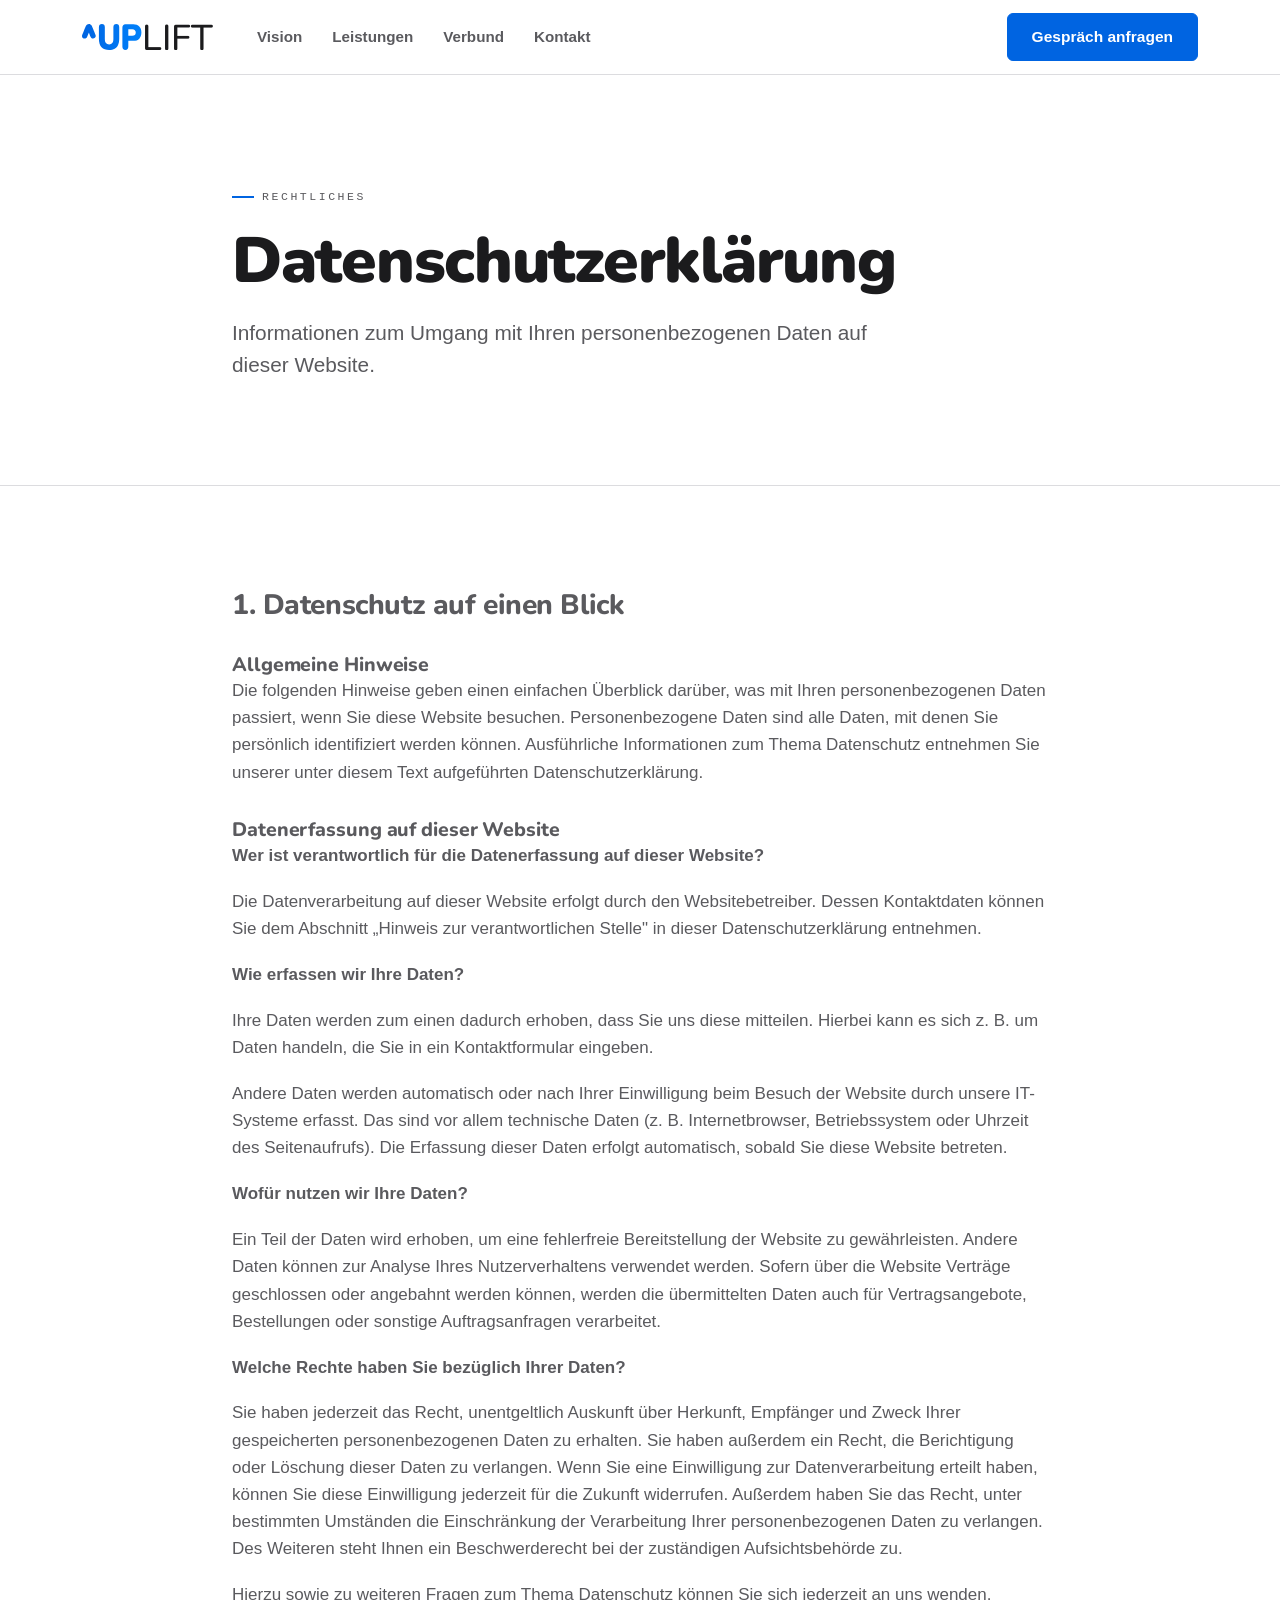
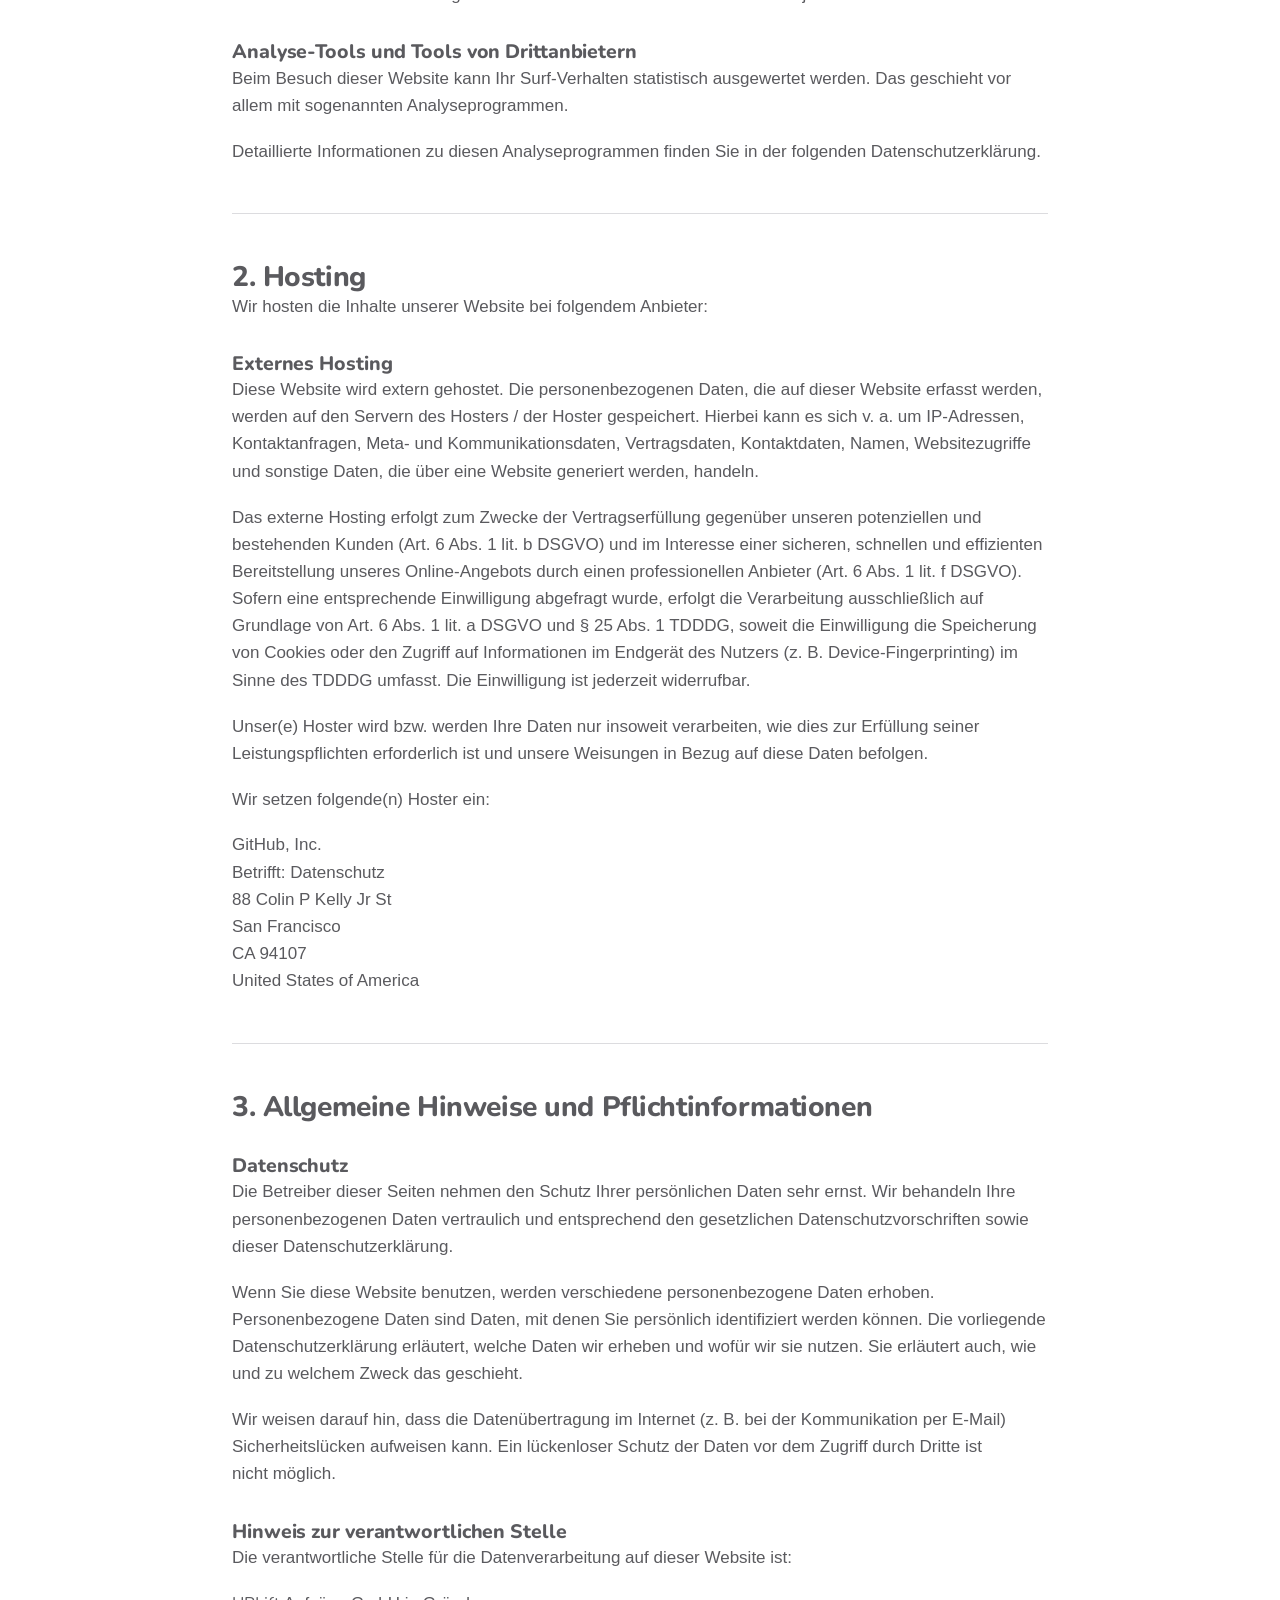
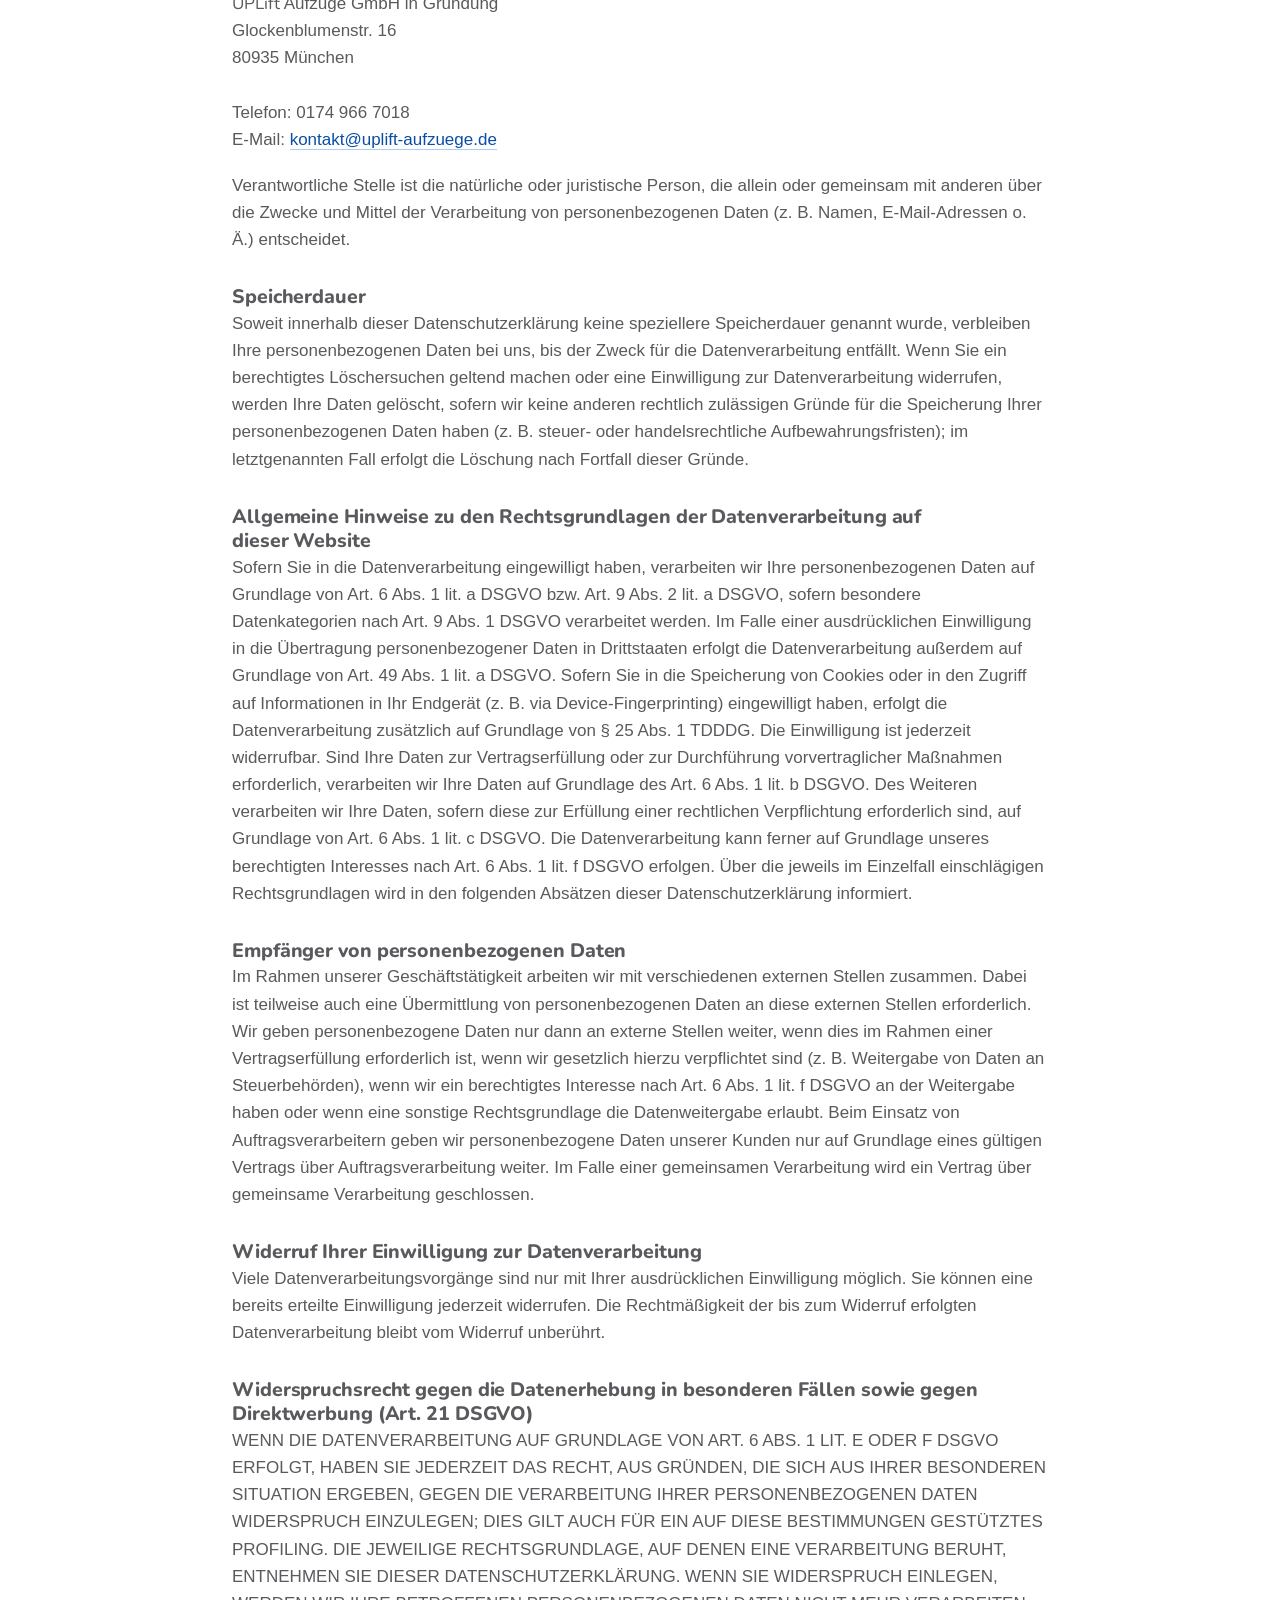
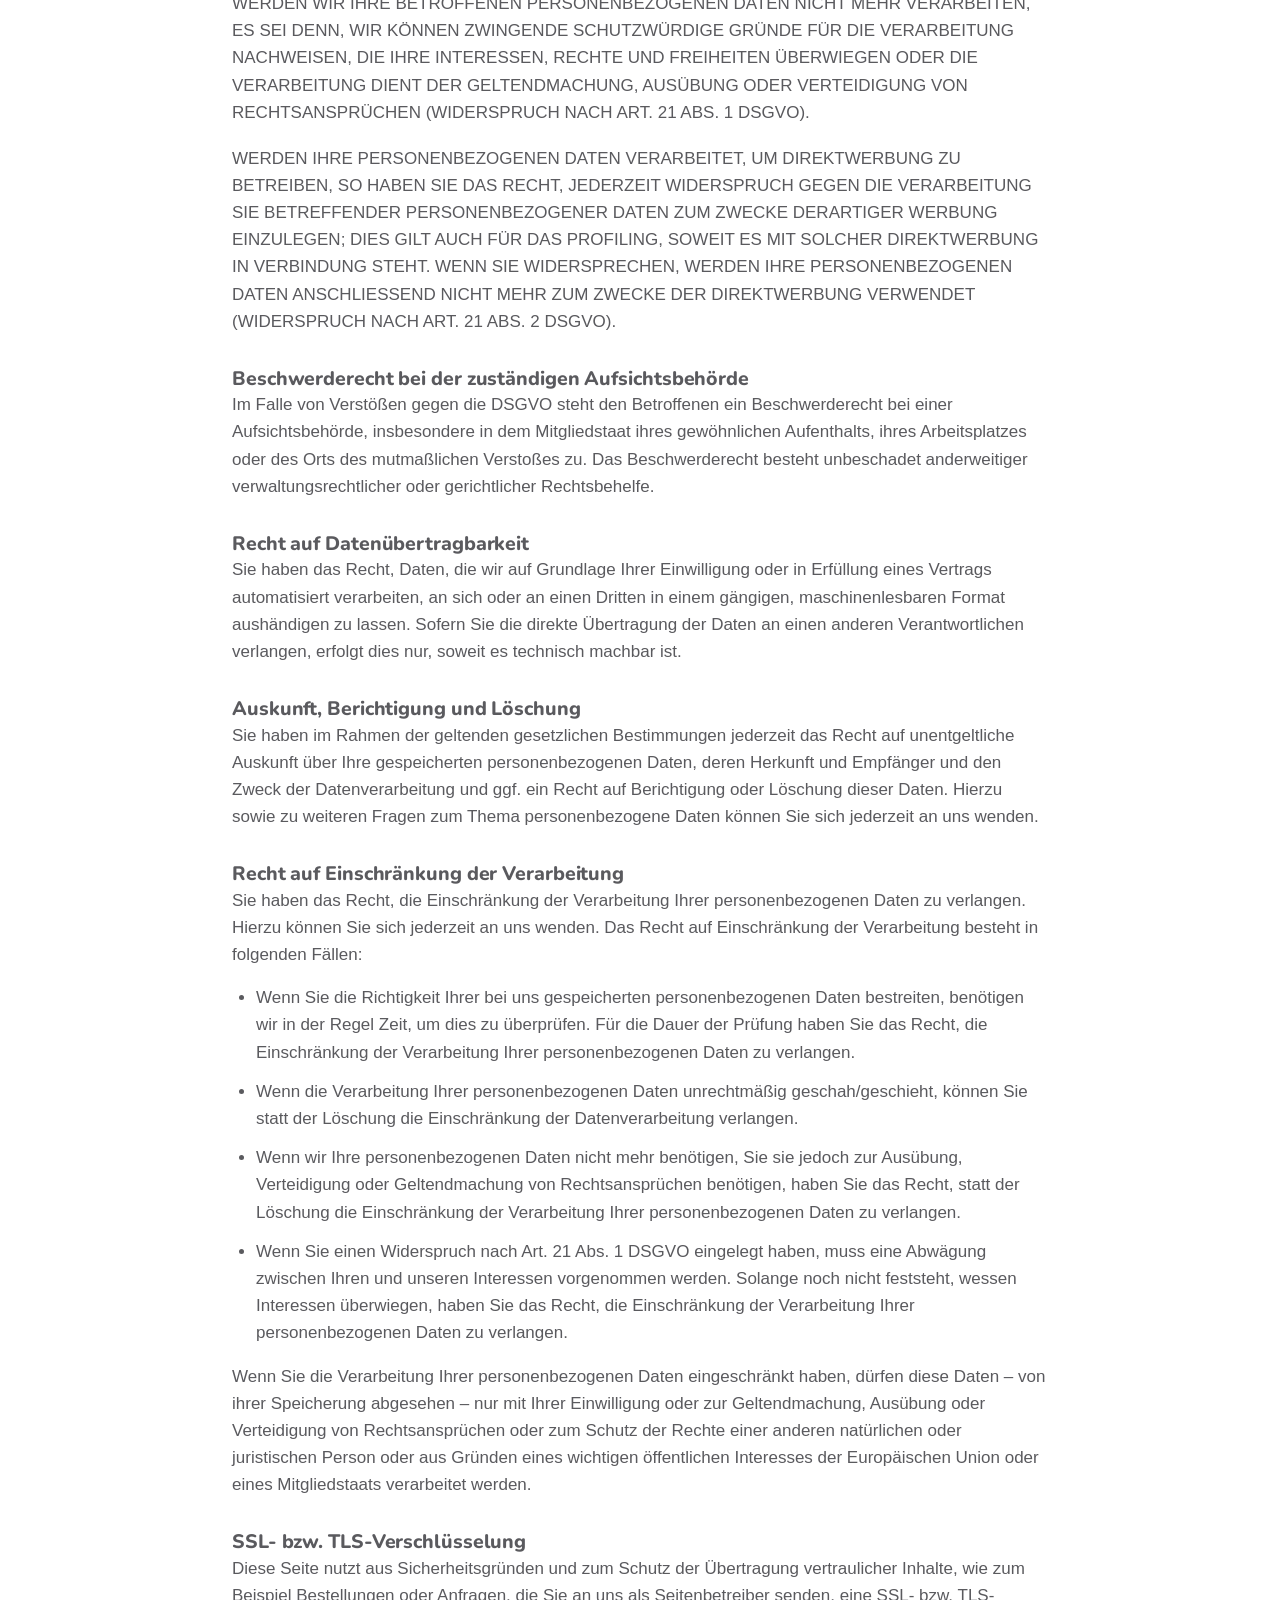
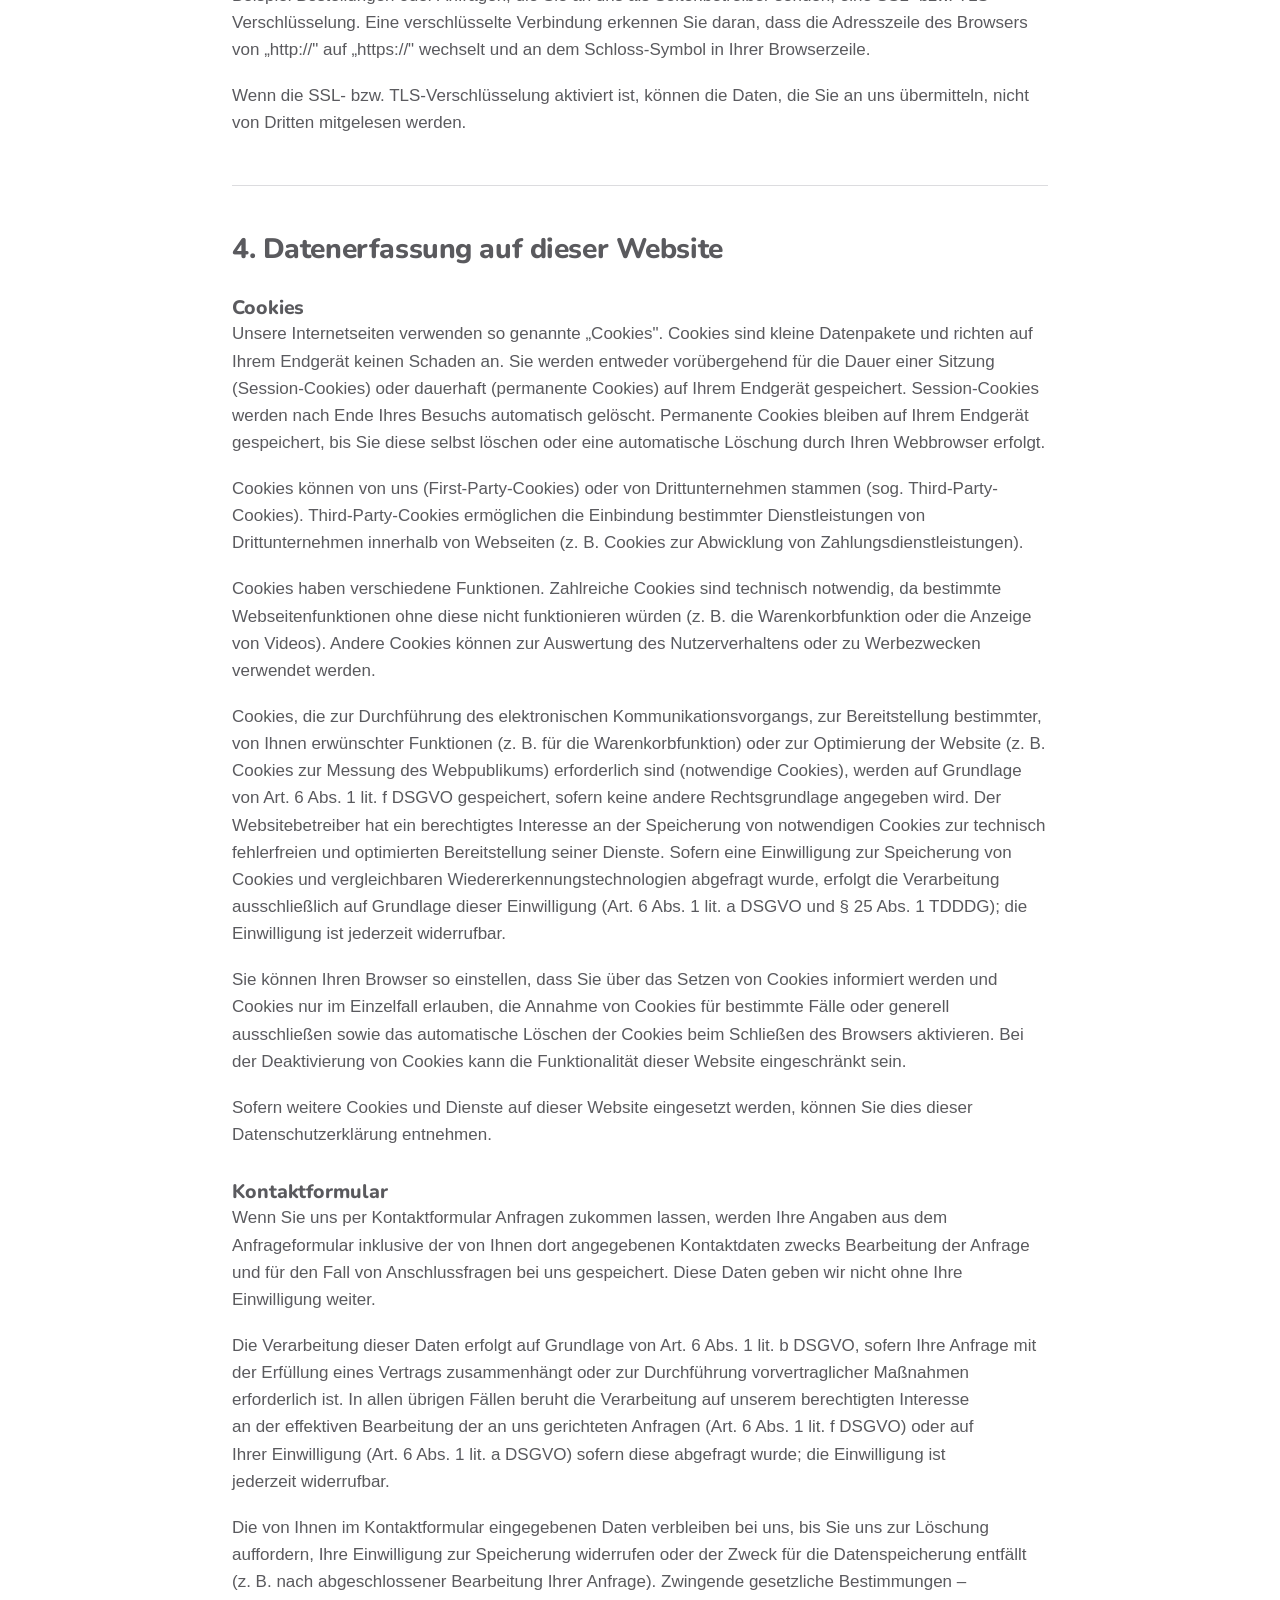
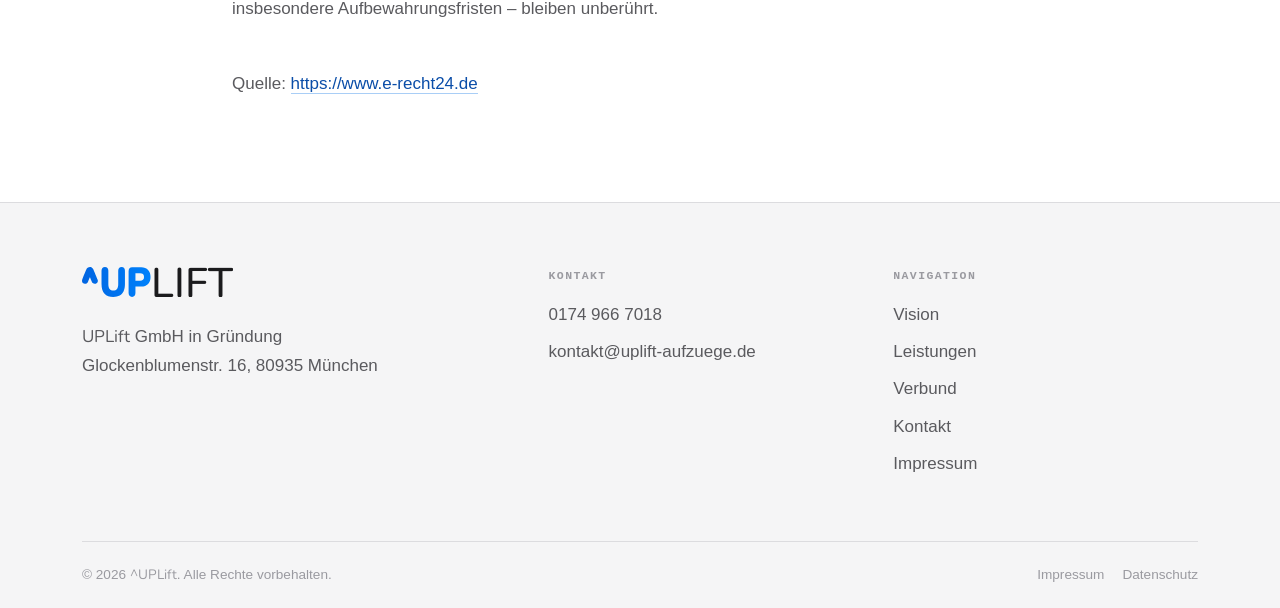
==== commit 496e90f4: "New Updated Website" ====
--- a/datenschutz.html
+++ b/datenschutz.html
@@ -3,30 +3,19 @@
 <head>
   <meta charset="UTF-8" />
   <meta name="viewport" content="width=device-width, initial-scale=1.0" />
-  <title>UPLIFT^ Aufzüge · Datenschutz</title>
-  <link rel="icon" href="data:image/svg+xml,<svg xmlns='http://www.w3.org/2000/svg' viewBox='0 0 100 100'><text y='.9em' font-size='90'>🛗</text></svg>" />
+  <title>^UPLift Aufzüge · Datenschutz</title>
+  <link rel="icon" href="assets/uplift_caret.svg" />
+  <link rel="preconnect" href="https://fonts.googleapis.com" />
+  <link rel="preconnect" href="https://fonts.gstatic.com" crossorigin />
+  <link href="https://fonts.googleapis.com/css2?family=Nunito:wght@500;800;900&display=swap" rel="stylesheet" />
   <link rel="stylesheet" href="styles.css" />
-  <script>
-    (function () {
-      try {
-        var t = JSON.parse(localStorage.getItem("uplift-tweaks") || "{}");
-        var r = document.documentElement;
-        if (t.accent && t.accent !== "none") r.setAttribute("data-accent", t.accent);
-        if (t.char && t.char !== "grotesk")  r.setAttribute("data-char", t.char);
-        if (t.theme && t.theme !== "light")  r.setAttribute("data-theme", t.theme);
-        if (t.density) r.setAttribute("data-density", t.density);
-        if (t.wire)    r.setAttribute("data-wire", t.wire);
-        if (t.radius != null) r.style.setProperty("--radius", t.radius + "px");
-      } catch (e) {}
-    })();
-  </script>
 </head>
 <body>
 
   <!-- ============ NAVIGATION ============ -->
   <header class="nav">
     <div class="container nav__inner">
-      <a href="index.html" class="wm" aria-label="UPLIFT, zur Startseite">UPLIFT<span class="caret">^</span></a>
+      <a href="index.html" class="wm wm--logo" aria-label="UPLIFT, zur Startseite"><svg class="logo" aria-hidden="true" viewBox="0 0 1903 378" version="1.1" xmlns="http://www.w3.org/2000/svg" xmlns:xlink="http://www.w3.org/1999/xlink" xml:space="preserve" xmlns:serif="http://www.serif.com/" style="fill-rule:evenodd;clip-rule:evenodd;stroke-linejoin:round;stroke-miterlimit:2;"><g><g transform="matrix(2.44366,0,0,2.44366,-399.487076,-1274.479056)"><g transform="matrix(0.9,0,0,1,25.276942,0)"><text x="252.769px" y="673.725px" style="font-family:&#39;Nunito-Black&#39;, &#39;Nunito&#39;;font-weight:900;font-size:213.137px;fill:none;">U<tspan x="406.867px " y="673.725px ">P</tspan></text></g><g transform="matrix(213.136574,0,0,213.136574,941.221873,673.724665)"></g><text x="521.13px" y="673.725px" style="font-family:&#39;Nunito-Medium&#39;, &#39;Nunito&#39;;font-weight:500;font-size:213.137px;fill:#1b1b1d;">LIF<tspan x="811.848px " y="673.725px ">T</tspan></text></g><g><path d="M394.445,377.604c-24.062,0 -45.312,-3.385 -63.75,-10.156c-18.438,-6.771 -33.984,-16.927 -46.641,-30.469c-12.656,-13.542 -22.188,-30.469 -28.594,-50.781c-6.406,-20.312 -9.609,-43.837 -9.609,-70.573l0,-167.188c0,-15.972 3.75,-28.038 11.25,-36.198c7.5,-8.16 18.125,-12.24 31.875,-12.24c14.062,0 24.766,4.08 32.109,12.24c7.344,8.16 11.016,20.226 11.016,36.198l0,168.229c0,26.736 5.313,46.875 15.938,60.417c10.625,13.542 26.094,20.312 46.406,20.312c20,0 35.313,-6.771 45.937,-20.312c10.625,-13.542 15.938,-33.681 15.938,-60.417l0,-168.229c0,-15.972 3.672,-28.038 11.016,-36.198c7.344,-8.16 17.891,-12.24 31.641,-12.24c13.75,0 24.219,4.08 31.406,12.24c7.188,8.16 10.781,20.226 10.781,36.198l0,167.188c0,35.764 -5.547,65.712 -16.641,89.844c-11.094,24.132 -27.578,42.188 -49.453,54.167c-21.875,11.979 -48.75,17.969 -80.625,17.969Zm235.781,-1.042c-13.75,0 -24.375,-4.253 -31.875,-12.76c-7.5,-8.507 -11.25,-20.399 -11.25,-35.677l0,-275c0,-15.625 3.828,-27.604 11.484,-35.938c7.656,-8.333 18.359,-12.5 32.109,-12.5l115.312,0c37.5,0 66.484,10.677 86.953,32.031c20.469,21.354 30.703,50.781 30.703,88.281c0,37.5 -10.234,66.927 -30.703,88.281c-20.469,21.354 -49.453,32.031 -86.953,32.031l-72.656,0l0,82.812c0,15.278 -3.594,27.17 -10.781,35.677c-7.187,8.507 -17.969,12.76 -32.344,12.76Zm43.125,-204.688l57.656,0c16.25,0 28.75,-3.906 37.5,-11.719c8.75,-7.812 13.125,-19.531 13.125,-35.156c0,-15.972 -4.375,-27.778 -13.125,-35.417c-8.75,-7.639 -21.25,-11.458 -37.5,-11.458l-57.656,0l0,93.75Zm-572.653,-43.371c-2.267,0.053 -2.198,0.421 -2.829,2.538c-0.016,0.055 -18.653,47.927 -24.994,60.489c-17.442,34.555 -93.134,24.766 -67.702,-38.862c48.012,-120.124 49.693,-122.788 55.829,-132.518c10.716,-16.991 54.582,-38.331 81.534,7.1c0.775,1.306 52.818,128.363 53.937,131.321c17.487,46.225 -36.156,65.077 -60.492,44.46c-5.033,-4.264 -11.046,-9.358 -35.283,-74.527Z" style="fill:url(#_Linear1);fill-rule:nonzero;"></path></g></g><defs><linearGradient id="_Linear1" x1="0" y1="0" x2="1" y2="0" gradientUnits="userSpaceOnUse" gradientTransform="matrix(863.664222,0,0,377.604167,0,188.802083)"><stop offset="0" style="stop-color:#0064e1;stop-opacity:1"></stop><stop offset="1" style="stop-color:#0081fb;stop-opacity:1"></stop></linearGradient></defs></svg></a>
       <nav class="nav__links">
         <a href="index.html#vision">Vision</a>
         <a href="index.html#leistungen">Leistungen</a>
@@ -36,6 +25,9 @@
       <div class="nav__cta">
         <a href="gespraech.html" class="btn">Gespräch anfragen</a>
       </div>
+      <button class="nav__toggle" aria-label="Menü öffnen" aria-expanded="false">
+        <span></span><span></span><span></span>
+      </button>
     </div>
   </header>
 
@@ -116,11 +108,11 @@
           <h3 class="h3" style="margin-top: 32px;">Hinweis zur verantwortlichen Stelle</h3>
           <p>Die verantwortliche Stelle für die Datenverarbeitung auf dieser Website ist:</p>
           <p>
-            UPLIFT<span class="caret-mark">^</span> Aufzüge GmbH in Gründung<br />
+            <span class="brand"><span class="brand-up">UP</span>Lift</span> Aufzüge GmbH in Gründung<br />
             Glockenblumenstr. 16<br />
             80935 München<br />
             <br />
-            Telefon: +49 (0) 123 44 55 66<br />
+            Telefon: 0174 966 7018<br />
             E-Mail: <a href="mailto:kontakt@uplift-aufzuege.de">kontakt@uplift-aufzuege.de</a>
           </p>
           <p>Verantwortliche Stelle ist die natürliche oder juristische Person, die allein oder gemeinsam mit anderen über die Zwecke und Mittel der Verarbeitung von personenbezogenen Daten (z. B. Namen, E-Mail-Adressen o. Ä.) entscheidet.</p>
@@ -197,9 +189,9 @@
     <div class="container">
       <div class="footer__grid">
         <div>
-          <a href="index.html" class="wm" style="font-size:1.2rem;">UPLIFT<span class="caret">^</span></a>
+          <a href="index.html" class="wm wm--logo wm--logo-footer" aria-label="UPLIFT, zur Startseite"><svg class="logo logo--footer" aria-hidden="true" viewBox="0 0 1903 378" version="1.1" xmlns="http://www.w3.org/2000/svg" xmlns:xlink="http://www.w3.org/1999/xlink" xml:space="preserve" xmlns:serif="http://www.serif.com/" style="fill-rule:evenodd;clip-rule:evenodd;stroke-linejoin:round;stroke-miterlimit:2;"><g><g transform="matrix(2.44366,0,0,2.44366,-399.487076,-1274.479056)"><g transform="matrix(0.9,0,0,1,25.276942,0)"><text x="252.769px" y="673.725px" style="font-family:&#39;Nunito-Black&#39;, &#39;Nunito&#39;;font-weight:900;font-size:213.137px;fill:none;">U<tspan x="406.867px " y="673.725px ">P</tspan></text></g><g transform="matrix(213.136574,0,0,213.136574,941.221873,673.724665)"></g><text x="521.13px" y="673.725px" style="font-family:&#39;Nunito-Medium&#39;, &#39;Nunito&#39;;font-weight:500;font-size:213.137px;fill:#1b1b1d;">LIF<tspan x="811.848px " y="673.725px ">T</tspan></text></g><g><path d="M394.445,377.604c-24.062,0 -45.312,-3.385 -63.75,-10.156c-18.438,-6.771 -33.984,-16.927 -46.641,-30.469c-12.656,-13.542 -22.188,-30.469 -28.594,-50.781c-6.406,-20.312 -9.609,-43.837 -9.609,-70.573l0,-167.188c0,-15.972 3.75,-28.038 11.25,-36.198c7.5,-8.16 18.125,-12.24 31.875,-12.24c14.062,0 24.766,4.08 32.109,12.24c7.344,8.16 11.016,20.226 11.016,36.198l0,168.229c0,26.736 5.313,46.875 15.938,60.417c10.625,13.542 26.094,20.312 46.406,20.312c20,0 35.313,-6.771 45.937,-20.312c10.625,-13.542 15.938,-33.681 15.938,-60.417l0,-168.229c0,-15.972 3.672,-28.038 11.016,-36.198c7.344,-8.16 17.891,-12.24 31.641,-12.24c13.75,0 24.219,4.08 31.406,12.24c7.188,8.16 10.781,20.226 10.781,36.198l0,167.188c0,35.764 -5.547,65.712 -16.641,89.844c-11.094,24.132 -27.578,42.188 -49.453,54.167c-21.875,11.979 -48.75,17.969 -80.625,17.969Zm235.781,-1.042c-13.75,0 -24.375,-4.253 -31.875,-12.76c-7.5,-8.507 -11.25,-20.399 -11.25,-35.677l0,-275c0,-15.625 3.828,-27.604 11.484,-35.938c7.656,-8.333 18.359,-12.5 32.109,-12.5l115.312,0c37.5,0 66.484,10.677 86.953,32.031c20.469,21.354 30.703,50.781 30.703,88.281c0,37.5 -10.234,66.927 -30.703,88.281c-20.469,21.354 -49.453,32.031 -86.953,32.031l-72.656,0l0,82.812c0,15.278 -3.594,27.17 -10.781,35.677c-7.187,8.507 -17.969,12.76 -32.344,12.76Zm43.125,-204.688l57.656,0c16.25,0 28.75,-3.906 37.5,-11.719c8.75,-7.812 13.125,-19.531 13.125,-35.156c0,-15.972 -4.375,-27.778 -13.125,-35.417c-8.75,-7.639 -21.25,-11.458 -37.5,-11.458l-57.656,0l0,93.75Zm-572.653,-43.371c-2.267,0.053 -2.198,0.421 -2.829,2.538c-0.016,0.055 -18.653,47.927 -24.994,60.489c-17.442,34.555 -93.134,24.766 -67.702,-38.862c48.012,-120.124 49.693,-122.788 55.829,-132.518c10.716,-16.991 54.582,-38.331 81.534,7.1c0.775,1.306 52.818,128.363 53.937,131.321c17.487,46.225 -36.156,65.077 -60.492,44.46c-5.033,-4.264 -11.046,-9.358 -35.283,-74.527Z" style="fill:url(#_Linear2);fill-rule:nonzero;"></path></g></g><defs><linearGradient id="_Linear2" x1="0" y1="0" x2="1" y2="0" gradientUnits="userSpaceOnUse" gradientTransform="matrix(863.664222,0,0,377.604167,0,188.802083)"><stop offset="0" style="stop-color:#0064e1;stop-opacity:1"></stop><stop offset="1" style="stop-color:#0081fb;stop-opacity:1"></stop></linearGradient></defs></svg></a>
           <address style="margin-top:18px;">
-            UPLIFT<span class="caret-mark">^</span> GmbH in Gründung<br />
+            <span class="brand"><span class="brand-up">UP</span>Lift</span> GmbH in Gründung<br />
             Glockenblumenstr. 16, 80935 München
           </address>
         </div>
@@ -222,7 +214,7 @@
         </div>
       </div>
       <div class="footer__bottom">
-        <span>© 2026 UPLIFT<span class="caret-mark">^</span>. Alle Rechte vorbehalten.</span>
+        <span>© 2026 <span class="brand"><span class="brand-c">^</span><span class="brand-up">UP</span>Lift</span>. Alle Rechte vorbehalten.</span>
         <nav>
           <a href="impressum.html">Impressum</a>
           <a href="datenschutz.html">Datenschutz</a>
@@ -231,6 +223,24 @@
     </div>
   </footer>
 
-  <script src="tweaks.js"></script>
+  <script>
+    (function () {
+      var nav = document.querySelector('.nav');
+      var btn = nav && nav.querySelector('.nav__toggle');
+      if (!btn) return;
+      btn.addEventListener('click', function () {
+        var open = nav.classList.toggle('is-open');
+        btn.setAttribute('aria-expanded', open ? 'true' : 'false');
+        btn.setAttribute('aria-label', open ? 'Menü schließen' : 'Menü öffnen');
+      });
+      nav.querySelectorAll('.nav__links a').forEach(function (a) {
+        a.addEventListener('click', function () {
+          nav.classList.remove('is-open');
+          btn.setAttribute('aria-expanded', 'false');
+          btn.setAttribute('aria-label', 'Menü öffnen');
+        });
+      });
+    })();
+  </script>
 </body>
 </html>
--- a/styles.css
+++ b/styles.css
@@ -1,11 +1,19 @@
 /* ============================================================
-   UPLIFT^  ·  Wireframe / Mid-Fi
-   Alles über Tokens gesteuert — später leicht ein
-   Design-System "drüberstülpen": einfach :root überschreiben.
+   UPLIFT^  ·  Design-System v1.1 (Produktiv)
+   Token-gesteuert. Markenblau (#0064E1 → #0081FB) aus dem Logo,
+   Nunito für Headlines + Wortmarke, Arial als Body.
+   Quelle der Wahrheit: dieser :root-Block.
    ============================================================ */
 
 :root {
-  /* — Farbe (Graustufen, neutral) — */
+  /* — Markenblau (aus dem Logo abgeleitete Skala) — */
+  --blue-50:  #e8f1fd;
+  --blue-200: #a9cef6;
+  --blue-400: #0081fb;
+  --blue-500: #0064e1;   /* brand / primärer Akzent */
+  --blue-700: #0a4da8;
+
+  /* — Neutrale — */
   --bg:        #ffffff;
   --surface:   #f5f5f6;
   --surface-2: #ececee;
@@ -14,80 +22,33 @@
   --ink-3:     #9a9aa0;
   --line:      #dcdcdf;
   --line-2:    #c8c8cc;
-  --band:      #1b1b1d;   /* dunkle CTA-/Footer-Bänder */
+  --band:      #1b1b1d;
   --band-ink:  #f4f4f5;
 
-  /* — Akzent — default = Tinte (reines S/W). Tweak überschreibt. — */
-  /* --accent-ink folgt dem Hintergrund, damit S/W-Buttons mit dem
-     Theme korrekt invertieren (Tinte-Fläche → bg-farbene Schrift). */
-  --accent:     var(--ink);
-  --accent-ink: var(--bg);
+  /* — Akzent = Markenblau — */
+  --accent:     var(--blue-500);
+  --accent-ink: #ffffff;
+  --accent-hover: var(--blue-700);
+
+  /* — Markenverlauf (nur Logo / Hero) — */
+  --brand-grad: linear-gradient(90deg, var(--blue-500), var(--blue-400));
 
   /* — Form — */
   --radius: 6px;
 
   /* — Typografie — */
-  --font: "Helvetica Neue", Helvetica, Arial, "Segoe UI", Roboto, sans-serif;
-  --font-head: var(--font);   /* Charakter-Tweak überschreibt Headline-Font */
-  --mono: "SFMono-Regular", ui-monospace, "Cascadia Mono", Menlo, Consolas, monospace;
-
-  /* — Rhythmus / Abstände — */
+  --font:      Arial, "Helvetica Neue", Helvetica, "Segoe UI", Roboto, sans-serif;
+  --font-head: "Nunito", var(--font);
+  --mono:      "SFMono-Regular", ui-monospace, "Cascadia Mono", Menlo, Consolas, monospace;
+
+  /* — Rhythmus / Abstände (4er-Skala) — */
   --section-pad: 104px;
   --gap: 28px;
   --maxw: 1180px;
   --gutter: 32px;
 }
 
-/* Dichte-Tweak */
-html[data-density="compact"] { --section-pad: 68px; --gap: 22px; }
-html[data-density="airy"]    { --section-pad: 140px; --gap: 36px; }
-
-/* Akzent-Tweaks (gleiche Lightness/Chroma, nur Hue variiert) */
-html[data-accent="blue"]   { --accent: oklch(0.55 0.16 255); --accent-ink: #fff; }
-html[data-accent="green"]  { --accent: oklch(0.55 0.13 155); --accent-ink: #fff; }
-html[data-accent="orange"] { --accent: oklch(0.62 0.15  45); --accent-ink: #fff; }
-
-/* ============================================================
-   EXPRESSIVE TWEAKS — formen das Gefühl, nicht einzelne Pixel
-   ============================================================ */
-
-/* — Charakter / Schriftbild — */
-/* Editorial: Serifen-Headlines, ruhiger, redaktioneller Ton */
-html[data-char="editorial"] { --font-head: Georgia, "Iowan Old Style", "Times New Roman", serif; }
-html[data-char="editorial"] .h1,
-html[data-char="editorial"] .h2,
-html[data-char="editorial"] .h3 { font-weight: 600; letter-spacing: -0.005em; }
-html[data-char="editorial"] .quote__text { font-style: italic; font-weight: 500; }
-
-/* Industrie: technisch, versal, kompakt, schwer */
-html[data-char="industrie"] .h1,
-html[data-char="industrie"] .h2 {
-  text-transform: uppercase;
-  letter-spacing: 0.005em;
-  font-weight: 800;
-  line-height: 1.0;
-}
-html[data-char="industrie"] .h3 { text-transform: uppercase; letter-spacing: 0.02em; }
-html[data-char="industrie"] .eyebrow { color: var(--accent); }
-html[data-char="industrie"] .card,
-html[data-char="industrie"] .contact-direct { border-width: 2px; }
-
-/* — Tonalität / Theme — komplette Token-Inversion — */
-html[data-theme="dark"] {
-  --bg:        #141416;
-  --surface:   #1f1f22;
-  --surface-2: #2a2a2e;
-  --ink:       #f3f3f4;
-  --ink-2:     #adadb4;
-  --ink-3:     #76767c;
-  --line:      #2c2c31;
-  --line-2:    #3d3d44;
-  --band:      #000000;
-  --band-ink:  #f3f3f4;
-}
-
 * { box-sizing: border-box; }
-
 html { -webkit-text-size-adjust: 100%; }
 
 body {
@@ -102,12 +63,9 @@
 }
 
 img { max-width: 100%; display: block; }
-
 a { color: inherit; text-decoration: none; }
-
 h1, h2, h3, h4, p { margin: 0; }
-
-::selection { background: var(--ink); color: #fff; }
+::selection { background: var(--blue-500); color: #fff; }
 
 /* ---------- Layout-Helfer ---------- */
 .container {
@@ -116,43 +74,67 @@
   margin-inline: auto;
   padding-inline: var(--gutter);
 }
-
 .section { padding-block: var(--section-pad); }
 .section--tight { padding-block: calc(var(--section-pad) * 0.62); }
-
 .divider { border: 0; border-top: 1px solid var(--line); margin: 0; }
 
-/* ---------- Wortmarke + ^-Motiv ---------- */
+/* ---------- Wortmarke + ^-Signet ---------- */
+/* "UPLIFT" in Nunito Black, hochgestelltes ^ als echtes Vektor-Signet
+   (einfarbig blau für die kleinen Wortmarken in Nav/Footer). */
 .wm {
-  font-weight: 700;
-  letter-spacing: 0.06em;
-  font-size: 1.05rem;
+  font-family: var(--font-head);
+  font-weight: 900;
+  letter-spacing: 0.005em;
+  font-size: 1.18rem;
+  color: var(--ink);
   display: inline-flex;
   align-items: flex-start;
   line-height: 1;
 }
 .wm .caret {
-  color: var(--accent);
-  font-weight: 700;
-  font-size: 0.7em;
-  transform: translateY(-0.1em);
-  margin-left: 0.06em;
-}
-
-/* kleines wiederkehrendes ^-Zeichen (Eyebrows, Akzente) */
+  color: transparent;           /* getipptes ^ unsichtbar, Signet liegt darüber */
+  overflow: hidden;
+  width: 0.46em;
+  height: 0.46em;
+  margin-left: 0.1em;
+  margin-top: 0.05em;
+  background: url("assets/uplift_caret_solid.svg") no-repeat center / contain;
+  flex: none;
+}
+
+/* kleines wiederkehrendes ^-Zeichen im Fließtext (UPLIFT^, Eyebrows) —
+   getippt, ruhig, in Nunito-Schwarz-Blau. NICHT das Signet (Dosierung!). */
 .caret-mark {
   display: inline-block;
-  color: var(--accent);
-  font-family: var(--mono);
-  font-weight: 400;
+  color: var(--blue-500);
+  font-family: var(--font-head);
+  font-weight: 900;
+  font-size: 0.82em;
+  transform: translateY(-0.12em);
+  margin-left: 0.02em;
+}
+
+/* ---------- Echtes Logo (inline SVG) ---------- */
+.wm--logo { line-height: 0; }
+.logo { height: 26px; width: auto; display: block; }
+.wm--logo-footer .logo { height: 30px; }
+
+/* ---------- Inline-Wortmarke im Fließtext: ^UPLift ----------
+   Erbt Farbe und Schriftstärke vom umgebenden Text. */
+.brand { font-family: var(--font-head); font-weight: inherit; white-space: nowrap; }
+.brand-c {
+  font-weight: inherit;
+  color: inherit;
+  display: inline-block;
   transform: translateY(-0.06em);
 }
+.brand-up { font-weight: inherit; }
 
 /* ---------- Eyebrow ---------- */
 .eyebrow {
   display: inline-flex;
   align-items: center;
-  gap: 0.55em;
+  gap: 0.7em;
   font-family: var(--mono);
   font-size: 0.72rem;
   letter-spacing: 0.22em;
@@ -160,29 +142,39 @@
   color: var(--ink-2);
   margin-bottom: 22px;
 }
+.eyebrow::before {
+  content: "";
+  width: 22px;
+  height: 2px;
+  background: var(--blue-500);
+  flex: none;
+}
+.eyebrow .caret-mark { display: none; }   /* führendes getipptes ^ entfällt — Regel der Dosierung */
 
 /* ---------- Typo-Skala ---------- */
 .h1 {
+  font-family: var(--font-head);
   font-size: clamp(2.4rem, 5.4vw, 4rem);
   line-height: 1.04;
   letter-spacing: -0.02em;
-  font-weight: 700;
+  font-weight: 900;
   text-wrap: balance;
 }
 .h2 {
+  font-family: var(--font-head);
   font-size: clamp(1.9rem, 3.6vw, 2.85rem);
   line-height: 1.08;
-  letter-spacing: -0.018em;
-  font-weight: 700;
+  letter-spacing: -0.015em;
+  font-weight: 800;
   text-wrap: balance;
 }
 .h3 {
+  font-family: var(--font-head);
   font-size: 1.22rem;
   line-height: 1.25;
-  letter-spacing: -0.01em;
-  font-weight: 700;
-}
-.h1, .h2, .h3, .quote__text { font-family: var(--font-head); }
+  letter-spacing: -0.005em;
+  font-weight: 800;
+}
 .lead {
   font-size: clamp(1.05rem, 1.7vw, 1.3rem);
   line-height: 1.55;
@@ -190,10 +182,11 @@
   text-wrap: pretty;
 }
 .muted { color: var(--ink-2); }
+.prose { color: var(--ink-2); text-wrap: pretty; }
 .prose p + p { margin-top: 1.1em; }
-.prose { color: var(--ink-2); text-wrap: pretty; }
-
-/* Section-Kopf */
+.prose a { color: var(--blue-700); border-bottom: 1px solid var(--blue-200); }
+.prose a:hover { border-color: var(--blue-500); }
+
 .head { max-width: 760px; }
 .head .h2 { margin-bottom: 18px; }
 
@@ -205,167 +198,217 @@
   align-items: center;
   gap: 0.5em;
   font: inherit;
-  font-weight: 600;
+  font-weight: 700;
   font-size: 0.97rem;
   line-height: 1;
-  padding: 14px 22px;
+  padding: 15px 24px;
   border-radius: var(--radius);
   border: 1px solid var(--b-bg);
   background: var(--b-bg);
   color: var(--b-ink);
   cursor: pointer;
-  transition: transform .12s ease, opacity .12s ease, background .12s ease;
-}
-.btn:hover { opacity: 0.88; }
-.btn:active { transform: translateY(1px); }
-.btn .caret { color: var(--b-ink); font-family: var(--mono); }
+  transition: background .14s ease, border-color .14s ease, transform .12s ease, box-shadow .14s ease;
+}
+.btn:hover {
+  background: var(--accent-hover);
+  border-color: var(--accent-hover);
+  box-shadow: 0 6px 18px color-mix(in srgb, var(--blue-500) 26%, transparent);
+}
+.btn:active { transform: translateY(1px); box-shadow: none; }
+.btn .caret {
+  font-family: var(--font-head);
+  font-weight: 900;
+  color: var(--b-ink);
+  transform: translateY(-0.08em);
+}
 
 .btn--ghost {
   background: transparent;
   color: var(--ink);
   border-color: var(--line-2);
-}
-.btn--ghost:hover { border-color: var(--ink); opacity: 1; }
+  box-shadow: none;
+}
+.btn--ghost:hover {
+  background: transparent;
+  border-color: var(--ink);
+  box-shadow: none;
+}
+.btn--ghost .caret { color: var(--blue-500); }
+.hero__actions .btn--ghost {
+  background: var(--bg-2, #f4f4f5);
+  border-color: var(--line-2);
+}
+.hero__actions .btn--ghost:hover {
+  background: #e9e9ec;
+  border-color: var(--ink);
+}
 
 .btn--onband {
   background: var(--band-ink);
   color: var(--band);
   border-color: var(--band-ink);
 }
+.btn--onband:hover { background: #fff; border-color: #fff; }
 .btn--onband.btn--ghost {
   background: transparent;
   color: var(--band-ink);
   border-color: rgba(244,244,245,0.4);
 }
+.btn--onband.btn--ghost:hover { border-color: var(--band-ink); }
 
 .link-arrow {
   display: inline-flex;
   align-items: center;
   gap: 0.45em;
-  font-weight: 600;
+  font-weight: 700;
+  color: var(--blue-700);
   border-bottom: 1px solid currentColor;
   padding-bottom: 2px;
-  transition: gap .15s ease;
-}
-.link-arrow:hover { gap: 0.75em; }
-.link-arrow .caret { color: var(--accent); }
+  transition: gap .15s ease, color .12s ease;
+}
+.link-arrow:hover { gap: 0.78em; color: var(--blue-500); }
+.link-arrow .caret { font-family: var(--font-head); font-weight: 900; transform: translateY(-0.08em); }
 
 /* ---------- Navigation ---------- */
 .nav {
   position: sticky;
   top: 0;
   z-index: 50;
-  background: color-mix(in srgb, var(--bg) 88%, transparent);
-  backdrop-filter: saturate(140%) blur(8px);
+  background: color-mix(in srgb, var(--bg) 86%, transparent);
+  backdrop-filter: saturate(140%) blur(10px);
   border-bottom: 1px solid var(--line);
 }
 .nav__inner {
   display: flex;
   align-items: center;
   gap: 36px;
-  height: 70px;
+  height: 74px;
 }
 .nav__links {
   display: flex;
   align-items: center;
-  gap: 28px;
+  gap: 30px;
   margin-left: 8px;
 }
 .nav__links a {
   font-size: 0.95rem;
+  font-weight: 600;
   color: var(--ink-2);
+  position: relative;
+  padding-block: 4px;
   transition: color .12s ease;
 }
+.nav__links a::after {
+  content: "";
+  position: absolute;
+  left: 0; right: 100%;
+  bottom: -2px;
+  height: 2px;
+  background: var(--blue-500);
+  transition: right .18s ease;
+}
 .nav__links a:hover { color: var(--ink); }
+.nav__links a:hover::after { right: 0; }
 .nav__cta { margin-left: auto; }
-.nav__sep { color: var(--ink-3); }
-
-/* ---------- Platzhalter (Bilder) ---------- */
-.ph {
+
+/* Mobil-Menü-Button — nur auf schmalen Screens sichtbar (Desktop: ausgeblendet) */
+.nav__toggle {
+  display: none;
+  flex-direction: column;
+  justify-content: center;
+  gap: 5px;
+  width: 42px;
+  height: 42px;
+  padding: 0 9px;
+  border: 1px solid var(--line-2);
+  border-radius: 10px;
+  background: var(--bg);
+  cursor: pointer;
+}
+.nav__toggle span {
+  display: block;
+  height: 2px;
+  width: 100%;
+  background: var(--ink);
+  border-radius: 2px;
+  transition: transform .2s ease, opacity .2s ease;
+}
+.nav.is-open .nav__toggle span:nth-child(1) { transform: translateY(7px) rotate(45deg); }
+.nav.is-open .nav__toggle span:nth-child(2) { opacity: 0; }
+.nav.is-open .nav__toggle span:nth-child(3) { transform: translateY(-7px) rotate(-45deg); }
+
+/* ---------- Hero (typografisch + ruhiges Signet) ---------- */
+.hero {
   position: relative;
-  background: var(--surface);
-  border: 1px solid var(--line);
-  border-radius: var(--radius);
   overflow: hidden;
+  border-bottom: 1px solid var(--line);
+  display: flex;
+  align-items: center;
+}
+/* Bewusster „Fold“ auf Desktop: Hero füllt die sichtbare Höhe (abzüglich
+   Nav), die Trust-Leiste lugt als Scroll-Anreiz hervor. */
+@media (min-width: 768px) {
+  .hero { min-height: calc(100svh - 76px - 64px); }
+}
+/* Hintergrundvideo */
+.hero__video {
+  position: absolute;
+  inset: 0;
+  width: 100%;
+  height: 100%;
+  object-fit: cover;
+  z-index: 0;
+  transform: scaleX(-1);
+}
+/* Grauschleier — Transparenz über --hero-veil am .hero steuern (0 = klar, 1 = voll) */
+.hero__veil {
+  position: absolute;
+  inset: 0;
+  z-index: 1;
+  background: rgb(244, 244, 245);
+  opacity: var(--hero-veil, 0.45);
+  pointer-events: none;
+}
+.hero__inner {
+  position: relative;
+  z-index: 2;
+  width: 100%;
+  display: grid;
+  grid-template-columns: 1fr;
+  align-items: center;
+  gap: 48px;
+  padding-block: clamp(48px, 8vw, 96px);
+}
+.hero__text {
+  max-width: 560px;
+  background: rgba(255, 255, 255, 0.94);
+  padding: clamp(28px, 4vw, 48px);
+  border-radius: 20px;
+  box-shadow: 0 24px 60px rgba(27, 27, 29, 0.08);
+}
+.hero__text .lead { margin-top: 24px; max-width: 540px; color: var(--ink-2); }
+.hero__actions {
+  display: flex;
+  flex-wrap: wrap;
+  gap: 14px;
+  margin-top: 36px;
+}
+/* Großes, ruhig platziertes ^-Signet mit Verlauf */
+.hero__sigil {
+  position: relative;
   display: grid;
   place-items: center;
-  color: var(--ink-3);
-}
-.ph::before {
-  content: attr(data-label);
-  font-family: var(--mono);
-  font-size: 0.72rem;
-  letter-spacing: 0.08em;
-  text-transform: uppercase;
-  color: var(--ink-3);
-  padding: 8px 12px;
-  text-align: center;
-  z-index: 1;
-}
-/* Wireframe-Look: schraffierte, gestrichelte Platzhalter */
-html[data-wire="on"] .ph {
-  border-style: dashed;
-  border-color: var(--line-2);
-  background-image: repeating-linear-gradient(
-    -45deg,
-    transparent 0 9px,
-    color-mix(in srgb, var(--line) 60%, transparent) 9px 10px
-  );
-}
-html[data-wire="on"] .ph::after {
-  content: "";
-  position: absolute; inset: 0;
-}
-
-.ph--ratio { aspect-ratio: 4 / 3; }
-.ph--square { aspect-ratio: 1 / 1; }
-
-/* ---------- Hero (Full-Bleed Bild + Text-Overlay) ---------- */
-.hero { position: relative; }
-.hero__media {
-  position: relative;
-  min-height: 640px;
-  border-radius: 0;
-}
-.hero .ph { border-radius: 0; border-left: 0; border-right: 0; place-items: start; }
-/* Neutraler Hintergrund (noch ohne Bild) */
-.hero__bg { background: var(--surface); }
-/* Label oben in die Ecke, damit es die Headline (unten) nicht überlappt */
-.hero .ph::before { padding: 22px 26px; text-align: left; }
-.hero__overlay {
-  position: absolute;
-  inset: 0;
-  display: flex;
-  align-items: flex-end;
-  pointer-events: none;
-}
-.hero__scrim {
-  position: absolute; inset: 0;
-  background: linear-gradient(
-    to top,
-    color-mix(in srgb, var(--bg) 92%, transparent) 0%,
-    color-mix(in srgb, var(--bg) 70%, transparent) 30%,
-    transparent 62%
-  );
-}
-.hero__text {
-  position: relative;
-  pointer-events: auto;
-  padding-bottom: 64px;
-  max-width: 760px;
-}
-.hero__text .lead { margin-top: 22px; max-width: 580px; color: var(--ink); }
-.hero__actions {
-  display: flex;
-  flex-wrap: wrap;
-  gap: 14px;
-  margin-top: 34px;
+}
+.hero__sigil img {
+  width: clamp(180px, 26vw, 340px);
+  height: auto;
+  filter: drop-shadow(0 18px 40px color-mix(in srgb, var(--blue-500) 22%, transparent));
 }
 
 /* ---------- Vertrauensleiste ---------- */
 .trust {
   background: var(--surface);
-  border-block: 1px solid var(--line);
+  border-bottom: 1px solid var(--line);
 }
 .trust__grid {
   display: grid;
@@ -373,28 +416,24 @@
   gap: 0;
 }
 .trust__item {
-  padding: 30px 28px;
+  padding: 28px 28px;
   border-left: 1px solid var(--line);
   display: flex;
+  flex-direction: column;
   gap: 12px;
-  align-items: flex-start;
+  align-items: center;
+  text-align: center;
   font-size: 0.97rem;
-  line-height: 1.4;
+  line-height: 1.45;
   color: var(--ink-2);
 }
-.trust__item:first-child { border-left: 0; padding-left: 0; }
-.trust__item .caret-mark { margin-top: 2px; }
+.trust__item:first-child { border-left: 0; }
+.trust__bullet { width: 18px; height: auto; flex: none; }
+.trust__item span:last-child { text-wrap: balance; font-weight: 700; }
 
 /* ---------- Grids ---------- */
-.grid-3 {
-  display: grid;
-  grid-template-columns: repeat(3, 1fr);
-  gap: var(--gap);
-}.grid-2 {
-  display: grid;
-  grid-template-columns: repeat(2, 1fr);
-  gap: var(--gap);
-}
+.grid-3 { display: grid; grid-template-columns: repeat(3, 1fr); gap: var(--gap); }
+.grid-2 { display: grid; grid-template-columns: repeat(2, 1fr); gap: var(--gap); }
 .split {
   display: grid;
   grid-template-columns: 0.85fr 1.15fr;
@@ -412,13 +451,20 @@
   flex-direction: column;
   gap: 14px;
   min-height: 100%;
+  transition: border-color .16s ease, box-shadow .16s ease, transform .16s ease;
+}
+.card:hover {
+  border-color: var(--line-2);
+  box-shadow: 0 10px 30px rgba(27,27,29,0.07);
+  transform: translateY(-3px);
 }
 .card__icon {
   width: 48px; height: 48px;
-  border: 1px solid var(--line-2);
+  border: 1px solid var(--blue-200);
+  background: var(--blue-50);
   border-radius: var(--radius);
   display: grid; place-items: center;
-  color: var(--accent);
+  color: var(--blue-500);
   flex: none;
 }
 .card__icon svg { width: 24px; height: 24px; display: block; }
@@ -440,30 +486,34 @@
   display: flex;
   flex-direction: column;
   gap: 12px;
+  transition: background-color 0.25s ease, transform 0.25s ease;
+}
+.numbered__item:hover {
+  background-color: rgba(244, 244, 245, 0.06);
+}
+.numbered__item:hover .numbered__num {
+  color: var(--blue-400);
 }
 .numbered__num {
-  font-family: var(--mono);
-  font-size: 0.82rem;
-  letter-spacing: 0.1em;
-  color: var(--accent);
-  font-weight: 700;
+  font-family: var(--font-head);
+  font-size: 1.7rem;
+  line-height: 1;
+  letter-spacing: 0.02em;
+  color: var(--blue-500);
+  font-weight: 900;
 }
 .numbered__item .h3 { font-size: 1.12rem; }
 .numbered__item p { color: var(--ink-2); font-size: 0.96rem; }
 
-/* Innerhalb dunkler Bänder: Nummern + ^-Zeichen hell halten
-   (sonst Akzent=Tinte → dunkel auf dunkel) */
-.band .numbered__num { color: var(--band-ink); }
-.band .caret-mark { color: var(--band-ink); }
-.band .faq summary .sign { color: var(--band-ink); }
+/* In dunklen Bändern hell halten */
+.band .numbered__num { color: var(--blue-400); }
+.band .caret-mark { color: var(--blue-400); }
+.band .faq summary .sign { color: var(--blue-400); }
 
 /* ---------- Bänder (dunkel) ---------- */
-.band {
-  background: var(--band);
-  color: var(--band-ink);
-}
-.band .lead { color: color-mix(in srgb, var(--band-ink) 78%, transparent); }
-.band .eyebrow { color: color-mix(in srgb, var(--band-ink) 65%, transparent); }
+.band { background: var(--band); color: var(--band-ink); }
+.band .lead { color: color-mix(in srgb, var(--band-ink) 80%, transparent); }
+.band .eyebrow { color: color-mix(in srgb, var(--band-ink) 72%, transparent); }
 .band__row {
   display: flex;
   align-items: center;
@@ -474,57 +524,25 @@
 .band__row .h2 { max-width: 640px; }
 
 /* ---------- Haltung ---------- */
-.stance__item { display: flex; flex-direction: column; gap: 10px; }
-.stance__item .h3 { display: flex; align-items: baseline; gap: 0.5em; }
-
-/* ---------- Idee / Zitat ---------- */
-.quote {
+.stance__item {
+  display: flex;
+  flex-direction: column;
+  gap: 10px;
+  padding-top: 22px;
+  border-top: 2px solid var(--blue-500);
+}
+.stance__item .h3 { display: flex; align-items: baseline; gap: 0.4em; }
+
+/* ---------- Hinweis-/CTA-Box ---------- */
+.callout {
   background: var(--surface);
-}
-.quote__text {
-  font-size: clamp(1.6rem, 3.2vw, 2.6rem);
-  line-height: 1.28;
-  letter-spacing: -0.015em;
-  font-weight: 600;
-  text-wrap: balance;
-  max-width: 980px;
-}
-.quote__by {
-  margin-top: 32px;
-  font-family: var(--mono);
-  font-size: 0.85rem;
-  letter-spacing: 0.06em;
-  color: var(--ink-2);
-}
-
-/* ---------- Gründer ---------- */
-.founder__photo { margin-bottom: 18px; }
-.founder .h3 { margin-bottom: 4px; }
-.founder__role {
-  font-family: var(--mono);
-  font-size: 0.78rem;
-  letter-spacing: 0.06em;
-  text-transform: uppercase;
-  color: var(--ink-3);
-}
-.note {
-  margin-top: 40px;
-  padding: 16px 18px;
-  border: 1px dashed var(--line-2);
+  border: 1px solid var(--line);
   border-radius: var(--radius);
-  font-family: var(--mono);
-  font-size: 0.8rem;
-  line-height: 1.5;
-  color: var(--ink-2);
-  background: var(--surface);
-}
-
-/* ---------- Prozess (Seite 2) ---------- */
-.steps {
-  display: grid;
-  gap: 0;
-  border-top: 1px solid var(--line);
-}
+  padding: 44px 40px;
+}
+
+/* ---------- Prozess (Schritte) ---------- */
+.steps { display: grid; gap: 0; border-top: 1px solid var(--line); }
 .step {
   display: grid;
   grid-template-columns: 88px 1fr;
@@ -534,33 +552,31 @@
   align-items: start;
 }
 .step__num {
+  font-family: var(--font-head);
   font-size: 2.2rem;
-  font-weight: 700;
+  font-weight: 900;
   letter-spacing: -0.02em;
-  color: var(--ink-3);
+  color: var(--blue-200);
   line-height: 1;
 }
 .step__body { display: flex; flex-direction: column; gap: 8px; }
-.step__title {
-  display: flex; align-items: center; gap: 14px; flex-wrap: wrap;
-}
+.step__title { display: flex; align-items: center; gap: 14px; flex-wrap: wrap; }
 .badge {
   font-family: var(--mono);
   font-size: 0.7rem;
   letter-spacing: 0.08em;
   text-transform: uppercase;
-  color: var(--accent);
-  border: 1px solid var(--accent);
+  color: var(--blue-500);
+  border: 1px solid var(--blue-200);
+  background: var(--blue-50);
   border-radius: 999px;
-  padding: 4px 12px;
+  padding: 5px 12px;
   white-space: nowrap;
 }
 
 /* ---------- FAQ ---------- */
 .faq { border-top: 1px solid var(--line); }
-.faq details {
-  border-bottom: 1px solid var(--line);
-}
+.faq details { border-bottom: 1px solid var(--line); }
 .faq summary {
   list-style: none;
   cursor: pointer;
@@ -569,60 +585,27 @@
   align-items: center;
   justify-content: space-between;
   gap: 20px;
+  font-family: var(--font-head);
   font-size: 1.12rem;
-  font-weight: 600;
-  letter-spacing: -0.01em;
+  font-weight: 800;
+  letter-spacing: -0.005em;
 }
 .faq summary::-webkit-details-marker { display: none; }
 .faq summary .sign {
-  font-family: var(--mono);
-  color: var(--accent);
-  font-size: 1.3rem;
+  font-family: var(--font-head);
+  font-weight: 900;
+  color: var(--blue-500);
+  font-size: 1.4rem;
   line-height: 1;
   transition: transform .2s ease;
   flex: none;
 }
 .faq details[open] summary .sign { transform: rotate(45deg); }
-.faq__answer {
-  padding: 0 0 26px;
-  max-width: 760px;
-  color: var(--ink-2);
-}
+.faq__answer { padding: 0 0 26px; max-width: 760px; color: var(--ink-2); }
 
 /* ---------- Kontaktformular ---------- */
-.form {
-  display: grid;
-  grid-template-columns: 1fr 1fr;
-  gap: 18px;
-}
-.field { display: flex; flex-direction: column; gap: 8px; }
-.field--full { grid-column: 1 / -1; }
-.field label {
-  font-size: 0.82rem;
-  font-weight: 600;
-  letter-spacing: 0.01em;
-  color: var(--ink-2);
-}
-.field input,
-.field textarea {
-  font: inherit;
-  font-size: 0.98rem;
-  color: var(--ink);
-  background: var(--bg);
-  border: 1px solid var(--line-2);
-  border-radius: var(--radius);
-  padding: 13px 14px;
-  width: 100%;
-}
-.field textarea { resize: vertical; min-height: 120px; }
-.field input:focus,
-.field textarea:focus {
-  outline: 2px solid var(--accent);
-  outline-offset: 1px;
-  border-color: var(--accent);
-}
-
-.contact-direct {
+.contact-direct,
+.contact-cta {
   border: 1px solid var(--line);
   border-radius: var(--radius);
   padding: 28px;
@@ -632,6 +615,7 @@
   gap: 14px;
   height: fit-content;
 }
+.contact-cta { align-items: flex-start; }
 .contact-direct dt {
   font-family: var(--mono);
   font-size: 0.72rem;
@@ -641,23 +625,11 @@
   margin-bottom: 2px;
 }
 .contact-direct dd { margin: 0; font-size: 1.02rem; }
-
-.contact-cta {
-  border: 1px solid var(--line);
-  border-radius: var(--radius);
-  padding: 28px;
-  background: var(--surface);
-  display: flex;
-  flex-direction: column;
-  align-items: flex-start;
-  height: fit-content;
-}
+.contact-direct a { color: var(--blue-700); }
+.contact-direct a:hover { color: var(--blue-500); }
 
 /* ---------- Footer ---------- */
-.footer {
-  border-top: 1px solid var(--line);
-  background: var(--surface);
-}
+.footer { border-top: 1px solid var(--line); background: var(--surface); }
 .footer__grid {
   display: grid;
   grid-template-columns: 1.4fr 1fr 1fr;
@@ -673,13 +645,9 @@
   margin-bottom: 16px;
   font-weight: 600;
 }
-.footer address {
-  font-style: normal;
-  color: var(--ink-2);
-  line-height: 1.7;
-}
+.footer address { font-style: normal; color: var(--ink-2); line-height: 1.7; }
 .footer__links { display: flex; flex-direction: column; gap: 10px; color: var(--ink-2); }
-.footer__links a:hover { color: var(--ink); }
+.footer__links a:hover { color: var(--blue-700); }
 .footer__bottom {
   border-top: 1px solid var(--line);
   padding-block: 22px;
@@ -691,9 +659,13 @@
   color: var(--ink-3);
 }
 .footer__bottom nav { display: flex; gap: 18px; flex-wrap: wrap; }
+.footer__bottom a:hover { color: var(--blue-700); }
 
 /* ---------- Responsive ---------- */
 @media (max-width: 940px) {
+  .hero__inner { grid-template-columns: 1fr; gap: 36px; }
+  .hero__sigil { justify-self: start; }
+  .hero__sigil img { width: clamp(140px, 30vw, 220px); }
   .trust__grid { grid-template-columns: repeat(2, 1fr); }
   .trust__item:nth-child(3) { border-left: 0; padding-left: 0; }
   .trust__item { border-top: 1px solid var(--line); }
@@ -704,11 +676,34 @@
 }
 @media (max-width: 680px) {
   body { font-size: 16px; }
-  .nav__links { display: none; }
+  .nav__inner { gap: 12px; }
+  .nav__toggle { display: flex; }
+  .nav__links {
+    display: none;
+    position: absolute;
+    top: 100%;
+    left: 0;
+    right: 0;
+    flex-direction: column;
+    align-items: stretch;
+    gap: 0;
+    margin-left: 0;
+    padding: 6px var(--gutter) 14px;
+    background: color-mix(in srgb, var(--bg) 96%, transparent);
+    backdrop-filter: saturate(140%) blur(10px);
+    border-bottom: 1px solid var(--line);
+  }
+  .nav.is-open .nav__links { display: flex; }
+  .nav__links a {
+    font-size: 1.05rem;
+    padding-block: 13px;
+    border-bottom: 1px solid var(--line);
+  }
+  .nav__links a:last-child { border-bottom: 0; }
+  .nav__links a::after { display: none; }
   .trust__grid { grid-template-columns: 1fr; }
   .trust__item { border-left: 0 !important; padding-left: 0 !important; }
   .grid-3, .grid-2, .numbered, .form { grid-template-columns: 1fr; }
-  .hero__media { min-height: 480px; }
   .band__row { flex-direction: column; align-items: flex-start; }
   .step { grid-template-columns: 54px 1fr; gap: 16px; }
   .step__num { font-size: 1.6rem; }
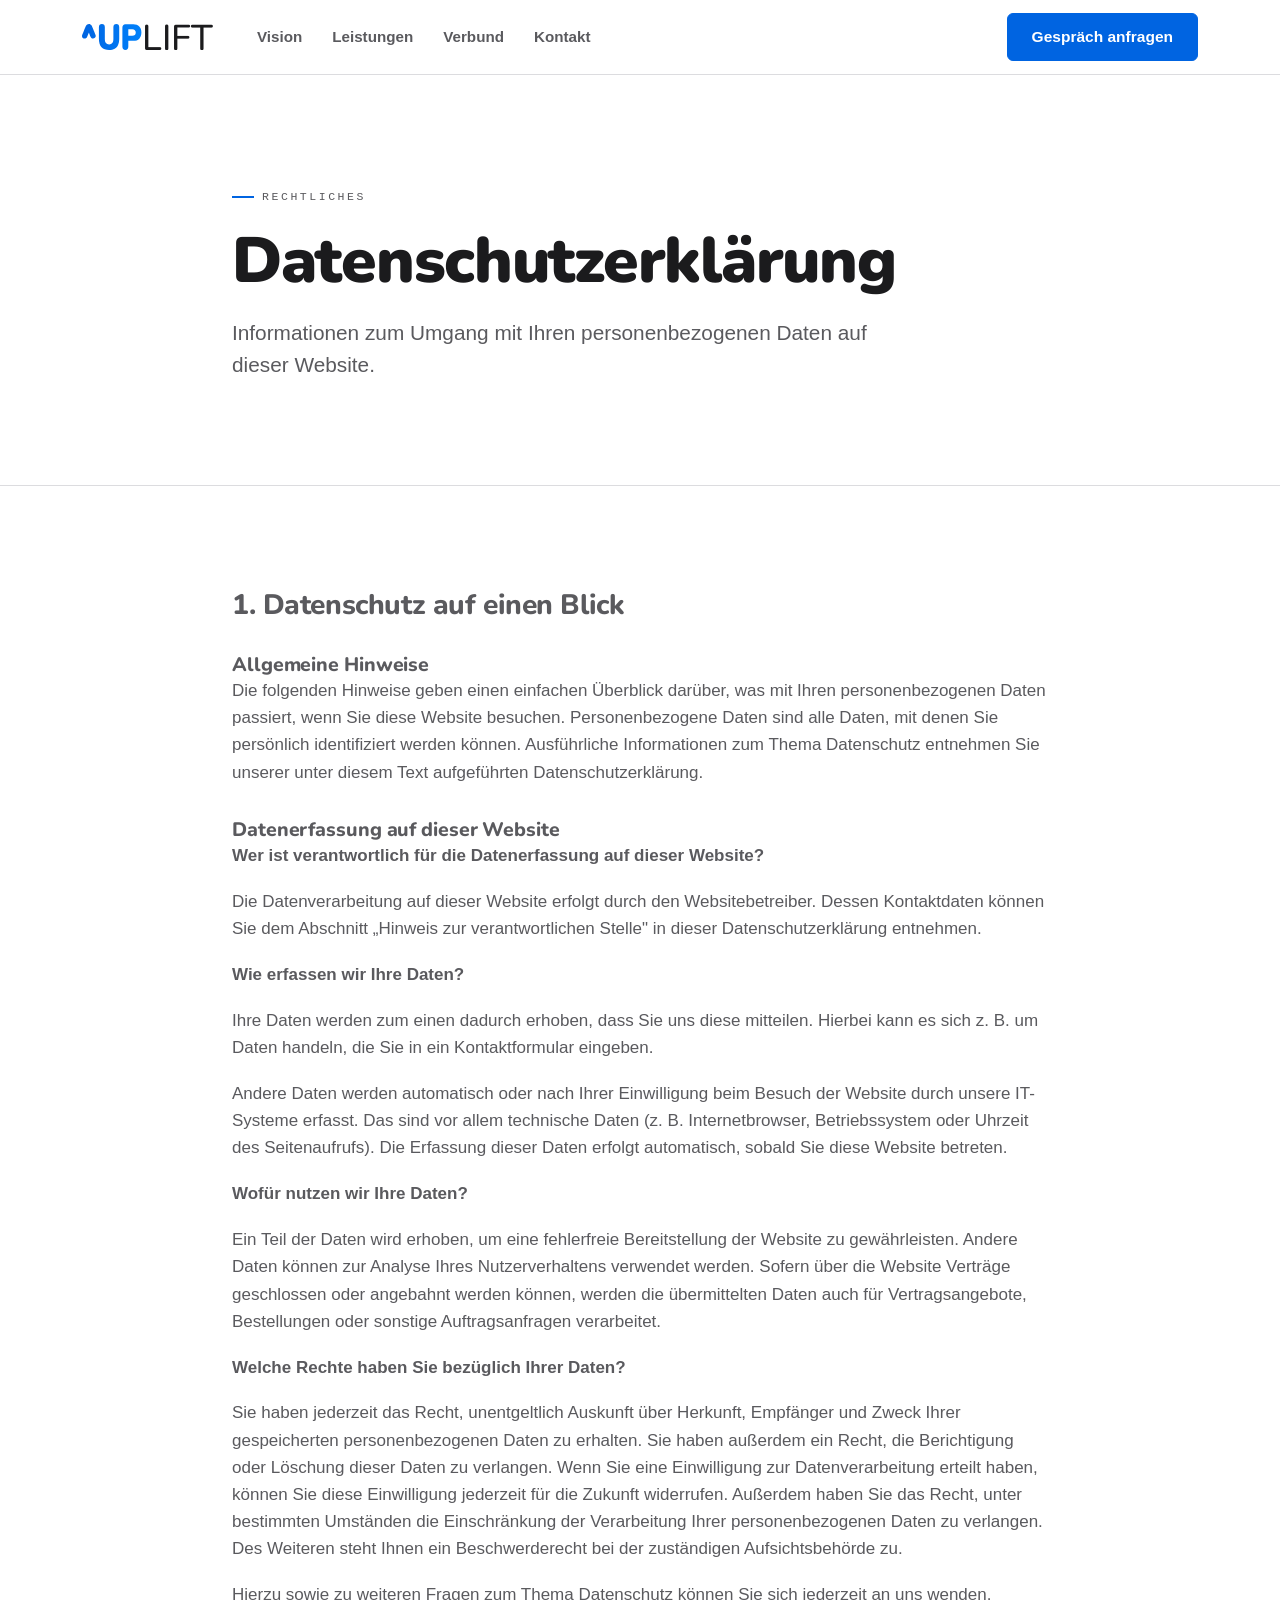
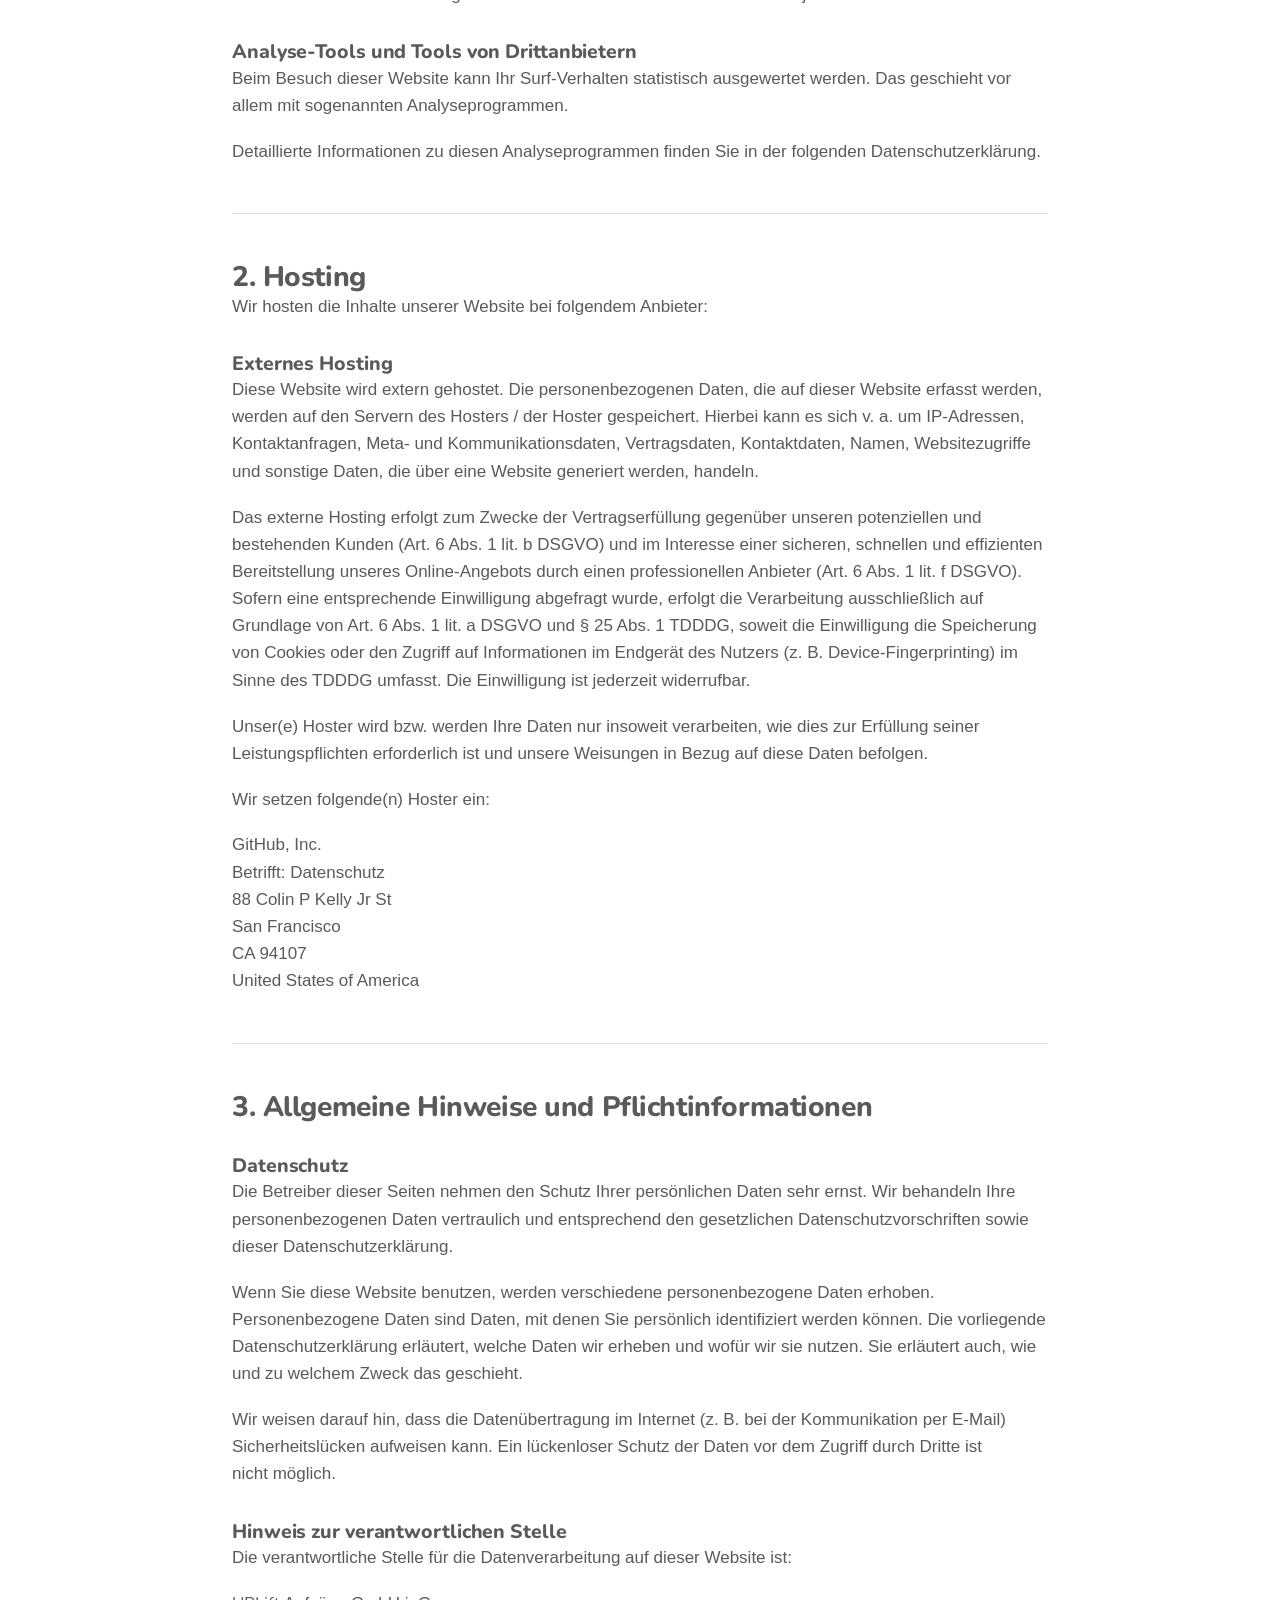
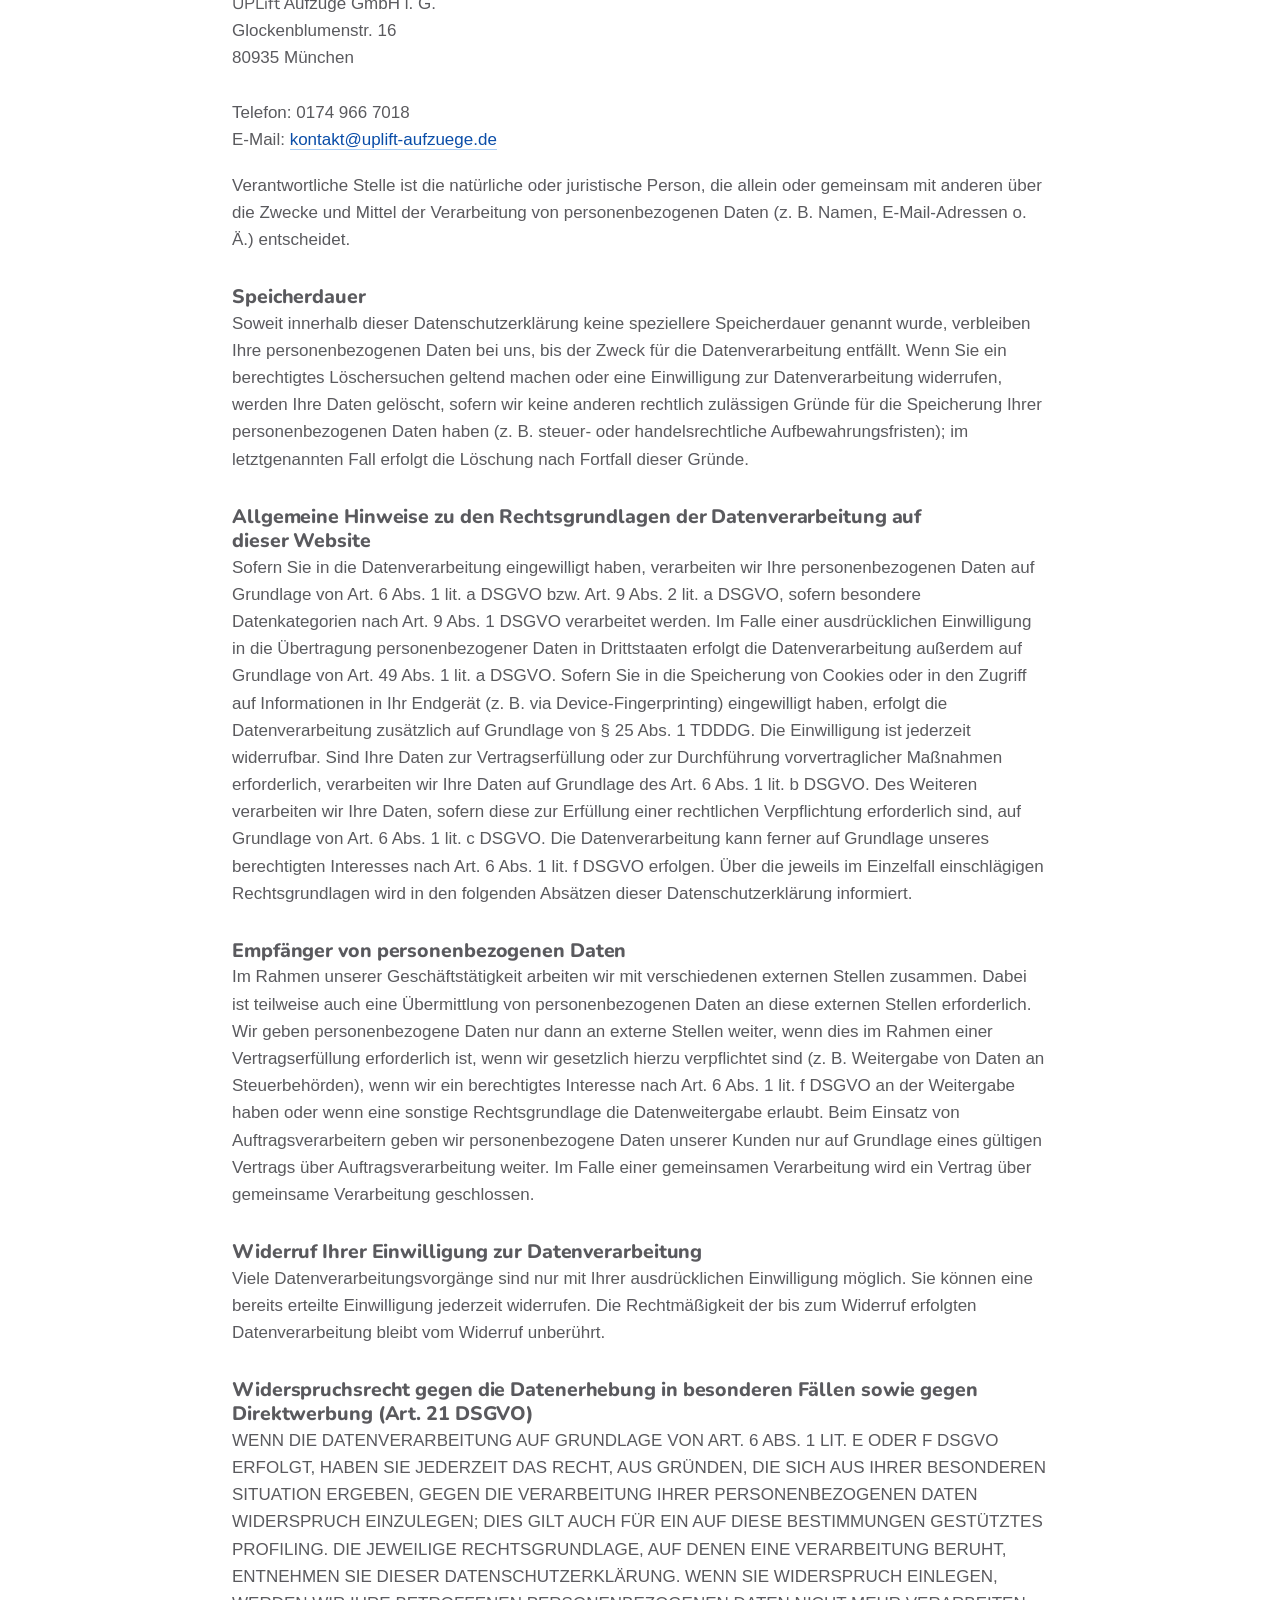
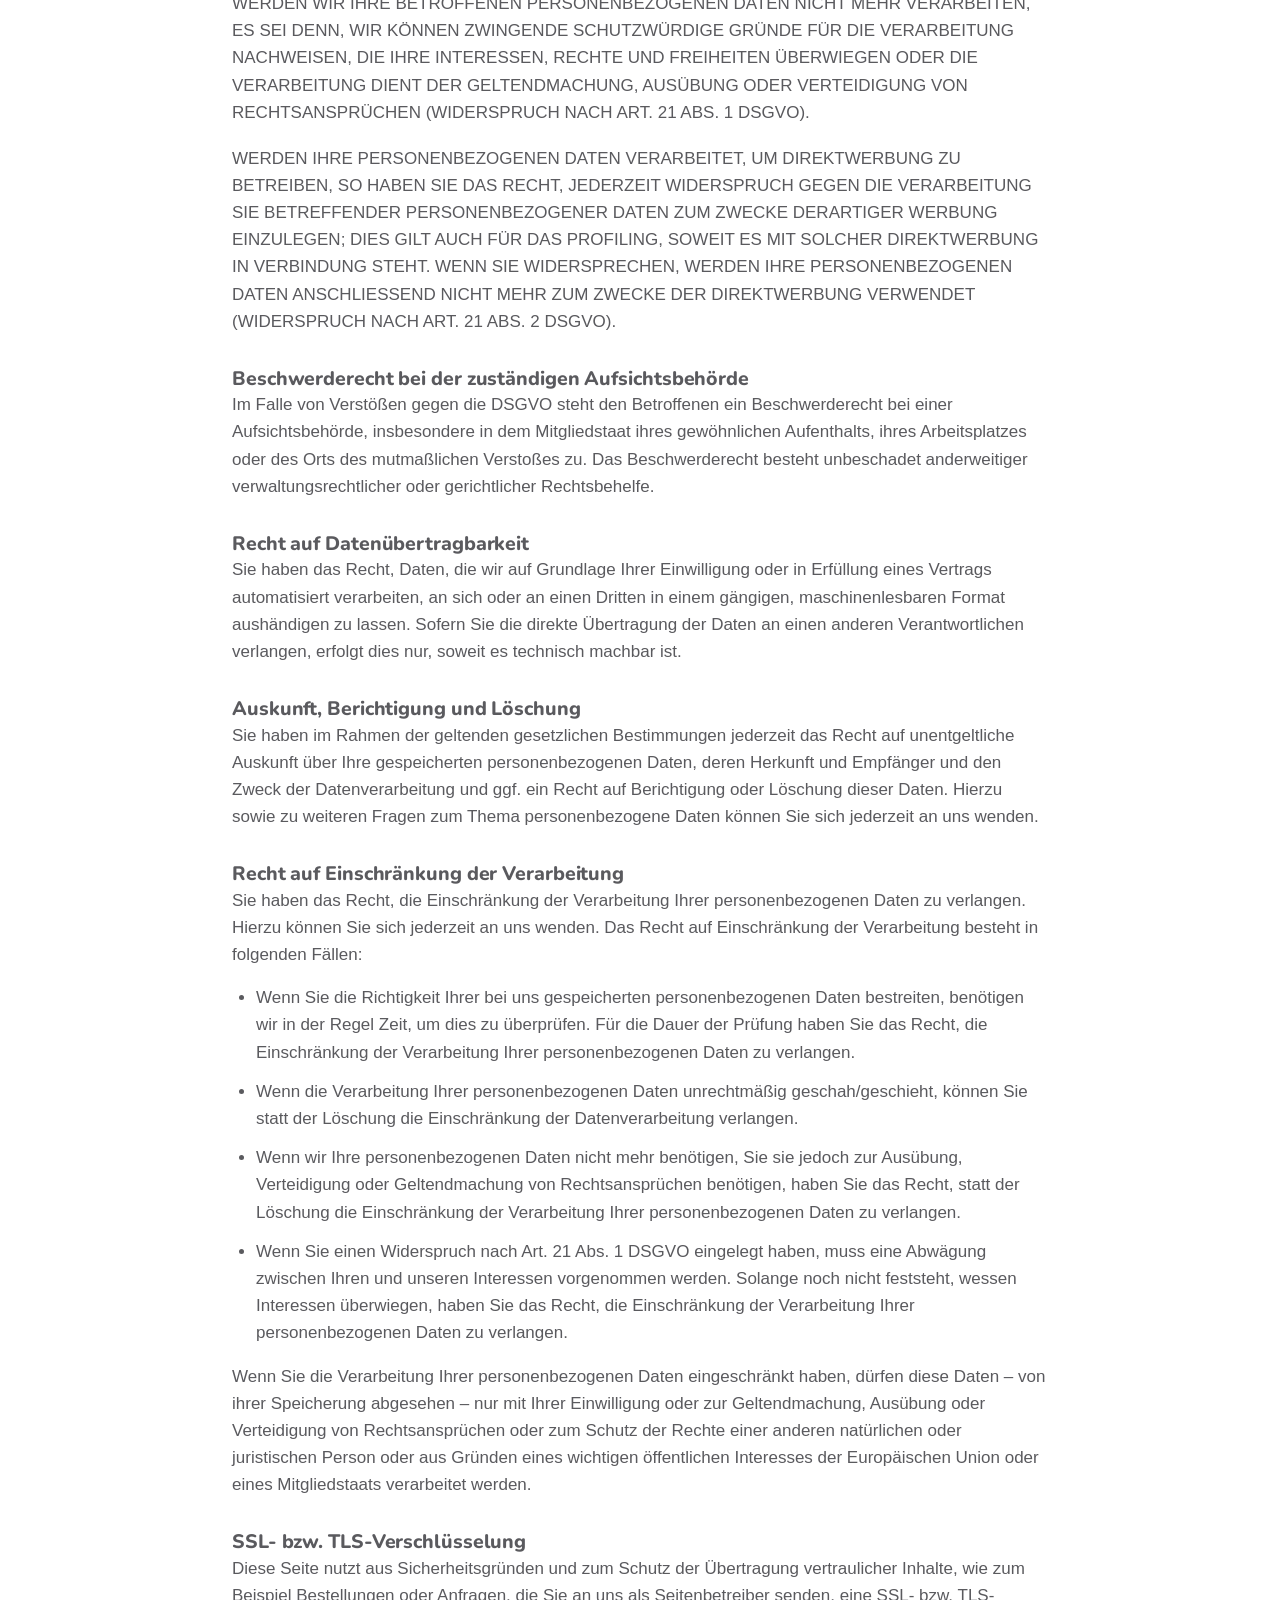
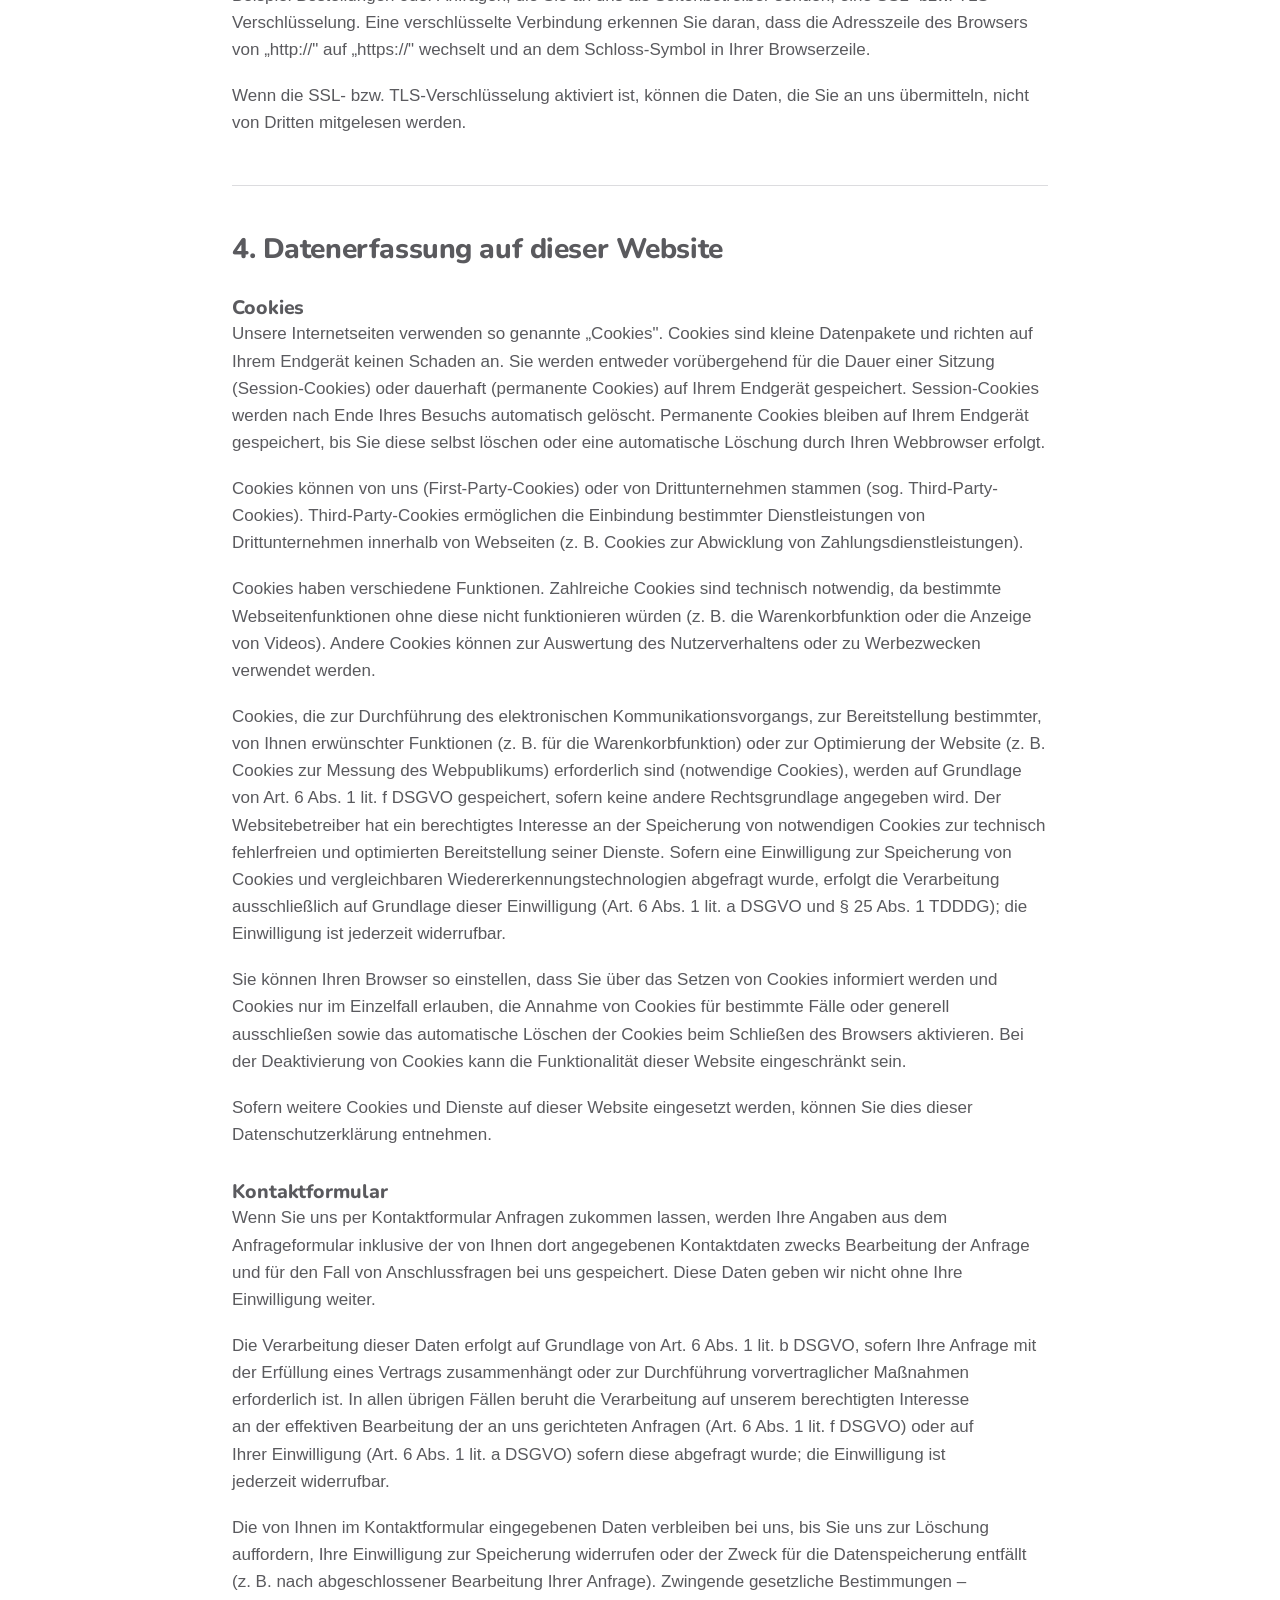
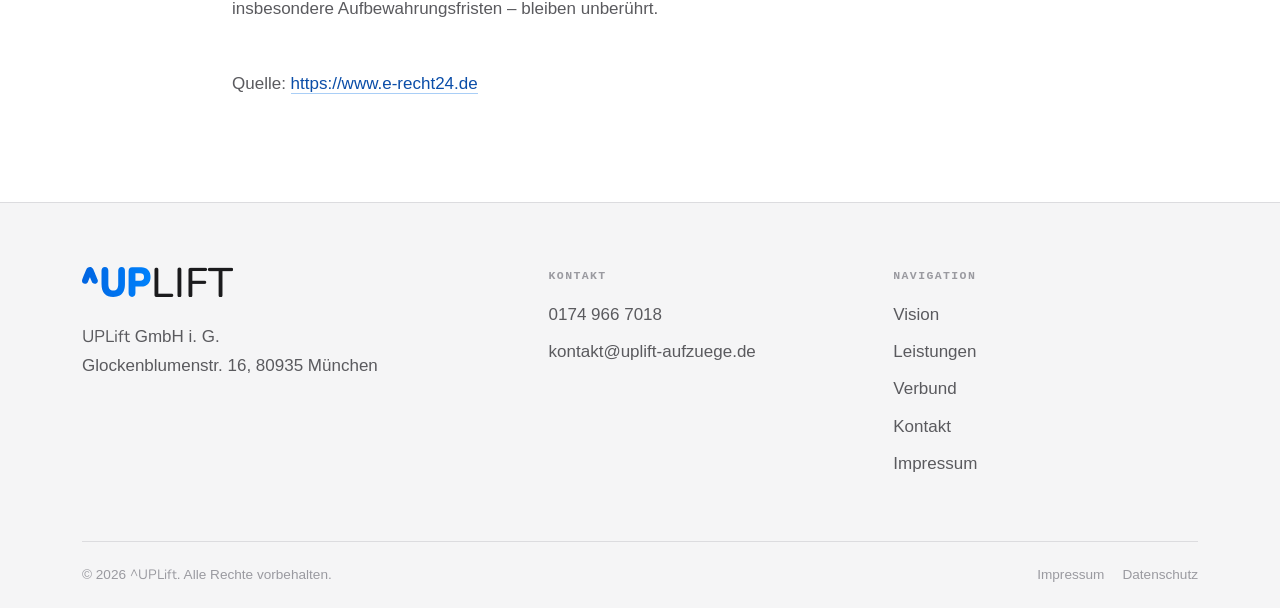
==== commit 0a7b1591: "updated impressum and datenschutz" ====
--- a/datenschutz.html
+++ b/datenschutz.html
@@ -9,6 +9,7 @@
   <link rel="preconnect" href="https://fonts.gstatic.com" crossorigin />
   <link href="https://fonts.googleapis.com/css2?family=Nunito:wght@500;800;900&display=swap" rel="stylesheet" />
   <link rel="stylesheet" href="styles.css" />
+  <script defer src="https://cloud.umami.is/script.js" data-website-id="cd0d0a12-05e2-49c4-9412-12efa14e5639"></script>
 </head>
 <body>
 
@@ -108,7 +109,7 @@
           <h3 class="h3" style="margin-top: 32px;">Hinweis zur verantwortlichen Stelle</h3>
           <p>Die verantwortliche Stelle für die Datenverarbeitung auf dieser Website ist:</p>
           <p>
-            <span class="brand"><span class="brand-up">UP</span>Lift</span> Aufzüge GmbH in Gründung<br />
+            <span class="brand"><span class="brand-up">UP</span>Lift</span> Aufzüge GmbH i. G.<br />
             Glockenblumenstr. 16<br />
             80935 München<br />
             <br />
@@ -191,7 +192,7 @@
         <div>
           <a href="index.html" class="wm wm--logo wm--logo-footer" aria-label="UPLIFT, zur Startseite"><svg class="logo logo--footer" aria-hidden="true" viewBox="0 0 1903 378" version="1.1" xmlns="http://www.w3.org/2000/svg" xmlns:xlink="http://www.w3.org/1999/xlink" xml:space="preserve" xmlns:serif="http://www.serif.com/" style="fill-rule:evenodd;clip-rule:evenodd;stroke-linejoin:round;stroke-miterlimit:2;"><g><g transform="matrix(2.44366,0,0,2.44366,-399.487076,-1274.479056)"><g transform="matrix(0.9,0,0,1,25.276942,0)"><text x="252.769px" y="673.725px" style="font-family:&#39;Nunito-Black&#39;, &#39;Nunito&#39;;font-weight:900;font-size:213.137px;fill:none;">U<tspan x="406.867px " y="673.725px ">P</tspan></text></g><g transform="matrix(213.136574,0,0,213.136574,941.221873,673.724665)"></g><text x="521.13px" y="673.725px" style="font-family:&#39;Nunito-Medium&#39;, &#39;Nunito&#39;;font-weight:500;font-size:213.137px;fill:#1b1b1d;">LIF<tspan x="811.848px " y="673.725px ">T</tspan></text></g><g><path d="M394.445,377.604c-24.062,0 -45.312,-3.385 -63.75,-10.156c-18.438,-6.771 -33.984,-16.927 -46.641,-30.469c-12.656,-13.542 -22.188,-30.469 -28.594,-50.781c-6.406,-20.312 -9.609,-43.837 -9.609,-70.573l0,-167.188c0,-15.972 3.75,-28.038 11.25,-36.198c7.5,-8.16 18.125,-12.24 31.875,-12.24c14.062,0 24.766,4.08 32.109,12.24c7.344,8.16 11.016,20.226 11.016,36.198l0,168.229c0,26.736 5.313,46.875 15.938,60.417c10.625,13.542 26.094,20.312 46.406,20.312c20,0 35.313,-6.771 45.937,-20.312c10.625,-13.542 15.938,-33.681 15.938,-60.417l0,-168.229c0,-15.972 3.672,-28.038 11.016,-36.198c7.344,-8.16 17.891,-12.24 31.641,-12.24c13.75,0 24.219,4.08 31.406,12.24c7.188,8.16 10.781,20.226 10.781,36.198l0,167.188c0,35.764 -5.547,65.712 -16.641,89.844c-11.094,24.132 -27.578,42.188 -49.453,54.167c-21.875,11.979 -48.75,17.969 -80.625,17.969Zm235.781,-1.042c-13.75,0 -24.375,-4.253 -31.875,-12.76c-7.5,-8.507 -11.25,-20.399 -11.25,-35.677l0,-275c0,-15.625 3.828,-27.604 11.484,-35.938c7.656,-8.333 18.359,-12.5 32.109,-12.5l115.312,0c37.5,0 66.484,10.677 86.953,32.031c20.469,21.354 30.703,50.781 30.703,88.281c0,37.5 -10.234,66.927 -30.703,88.281c-20.469,21.354 -49.453,32.031 -86.953,32.031l-72.656,0l0,82.812c0,15.278 -3.594,27.17 -10.781,35.677c-7.187,8.507 -17.969,12.76 -32.344,12.76Zm43.125,-204.688l57.656,0c16.25,0 28.75,-3.906 37.5,-11.719c8.75,-7.812 13.125,-19.531 13.125,-35.156c0,-15.972 -4.375,-27.778 -13.125,-35.417c-8.75,-7.639 -21.25,-11.458 -37.5,-11.458l-57.656,0l0,93.75Zm-572.653,-43.371c-2.267,0.053 -2.198,0.421 -2.829,2.538c-0.016,0.055 -18.653,47.927 -24.994,60.489c-17.442,34.555 -93.134,24.766 -67.702,-38.862c48.012,-120.124 49.693,-122.788 55.829,-132.518c10.716,-16.991 54.582,-38.331 81.534,7.1c0.775,1.306 52.818,128.363 53.937,131.321c17.487,46.225 -36.156,65.077 -60.492,44.46c-5.033,-4.264 -11.046,-9.358 -35.283,-74.527Z" style="fill:url(#_Linear2);fill-rule:nonzero;"></path></g></g><defs><linearGradient id="_Linear2" x1="0" y1="0" x2="1" y2="0" gradientUnits="userSpaceOnUse" gradientTransform="matrix(863.664222,0,0,377.604167,0,188.802083)"><stop offset="0" style="stop-color:#0064e1;stop-opacity:1"></stop><stop offset="1" style="stop-color:#0081fb;stop-opacity:1"></stop></linearGradient></defs></svg></a>
           <address style="margin-top:18px;">
-            <span class="brand"><span class="brand-up">UP</span>Lift</span> GmbH in Gründung<br />
+            <span class="brand"><span class="brand-up">UP</span>Lift</span> GmbH i. G.<br />
             Glockenblumenstr. 16, 80935 München
           </address>
         </div>
